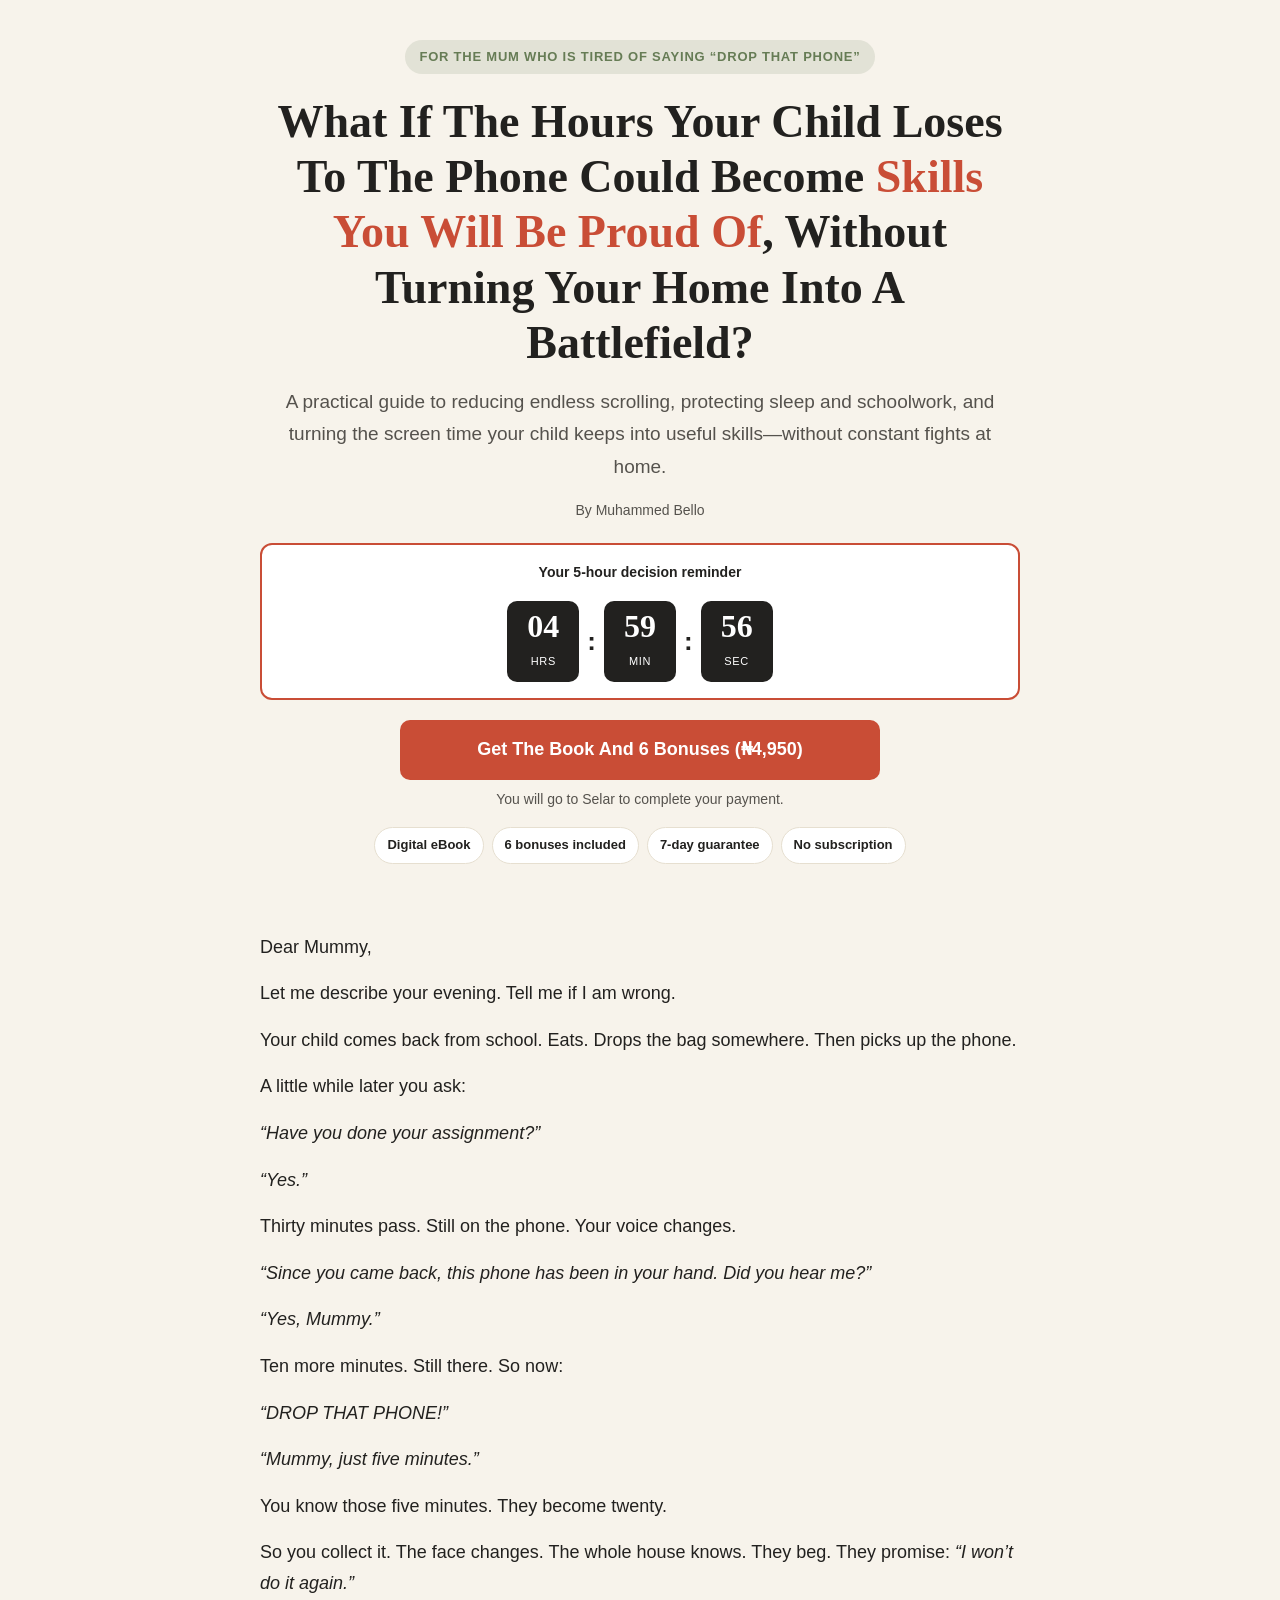
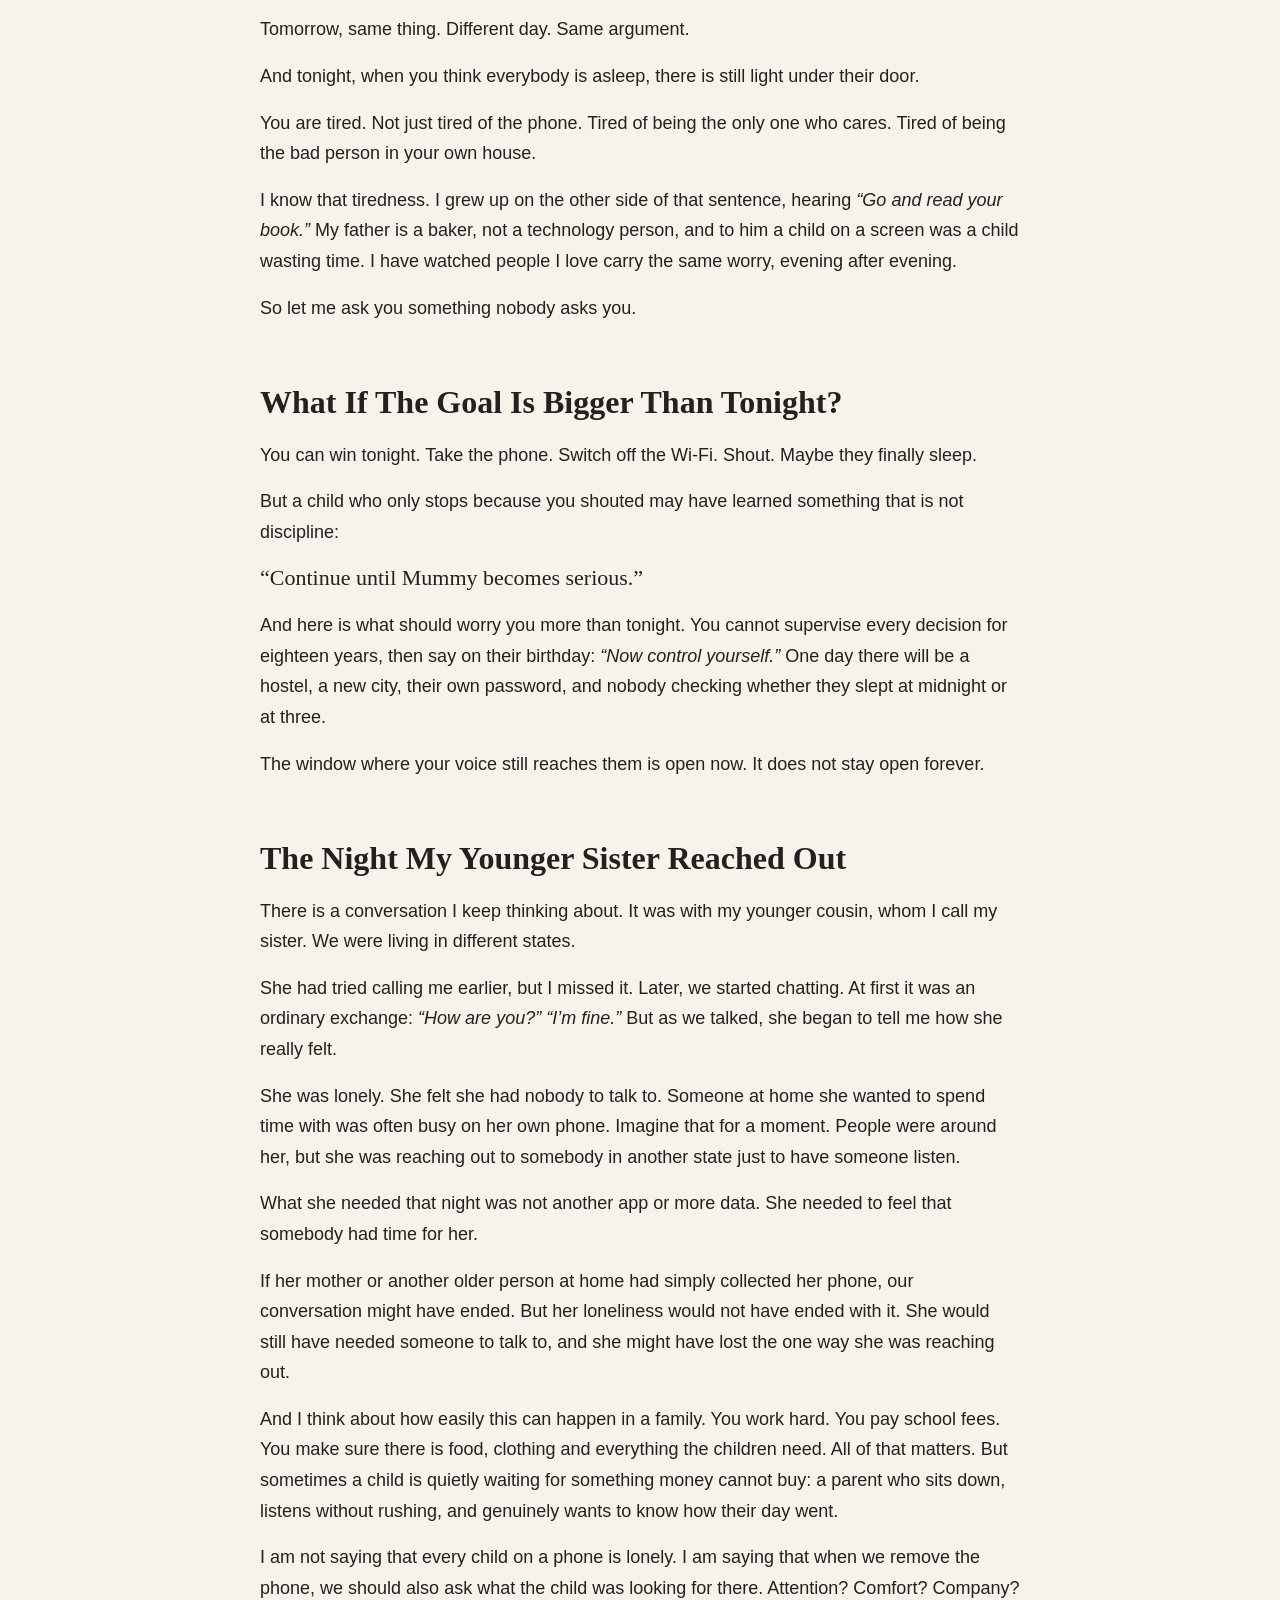
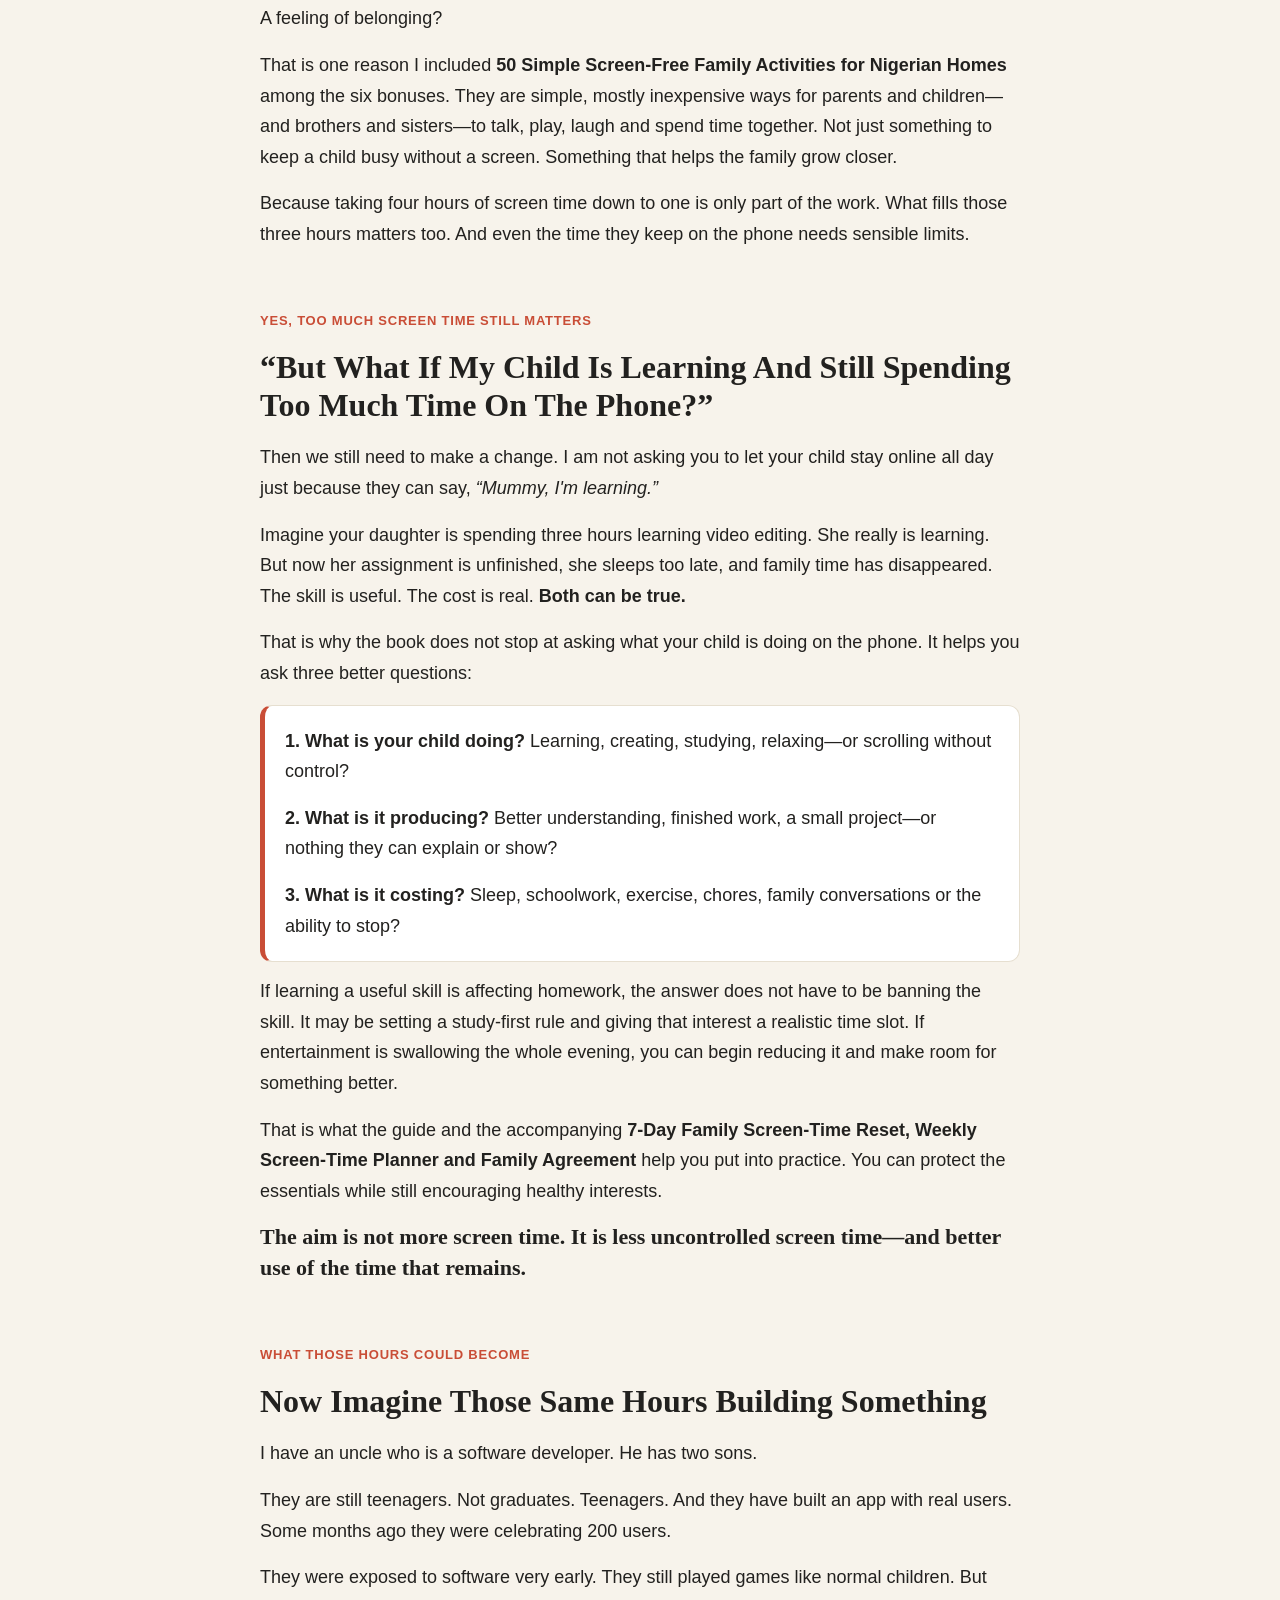
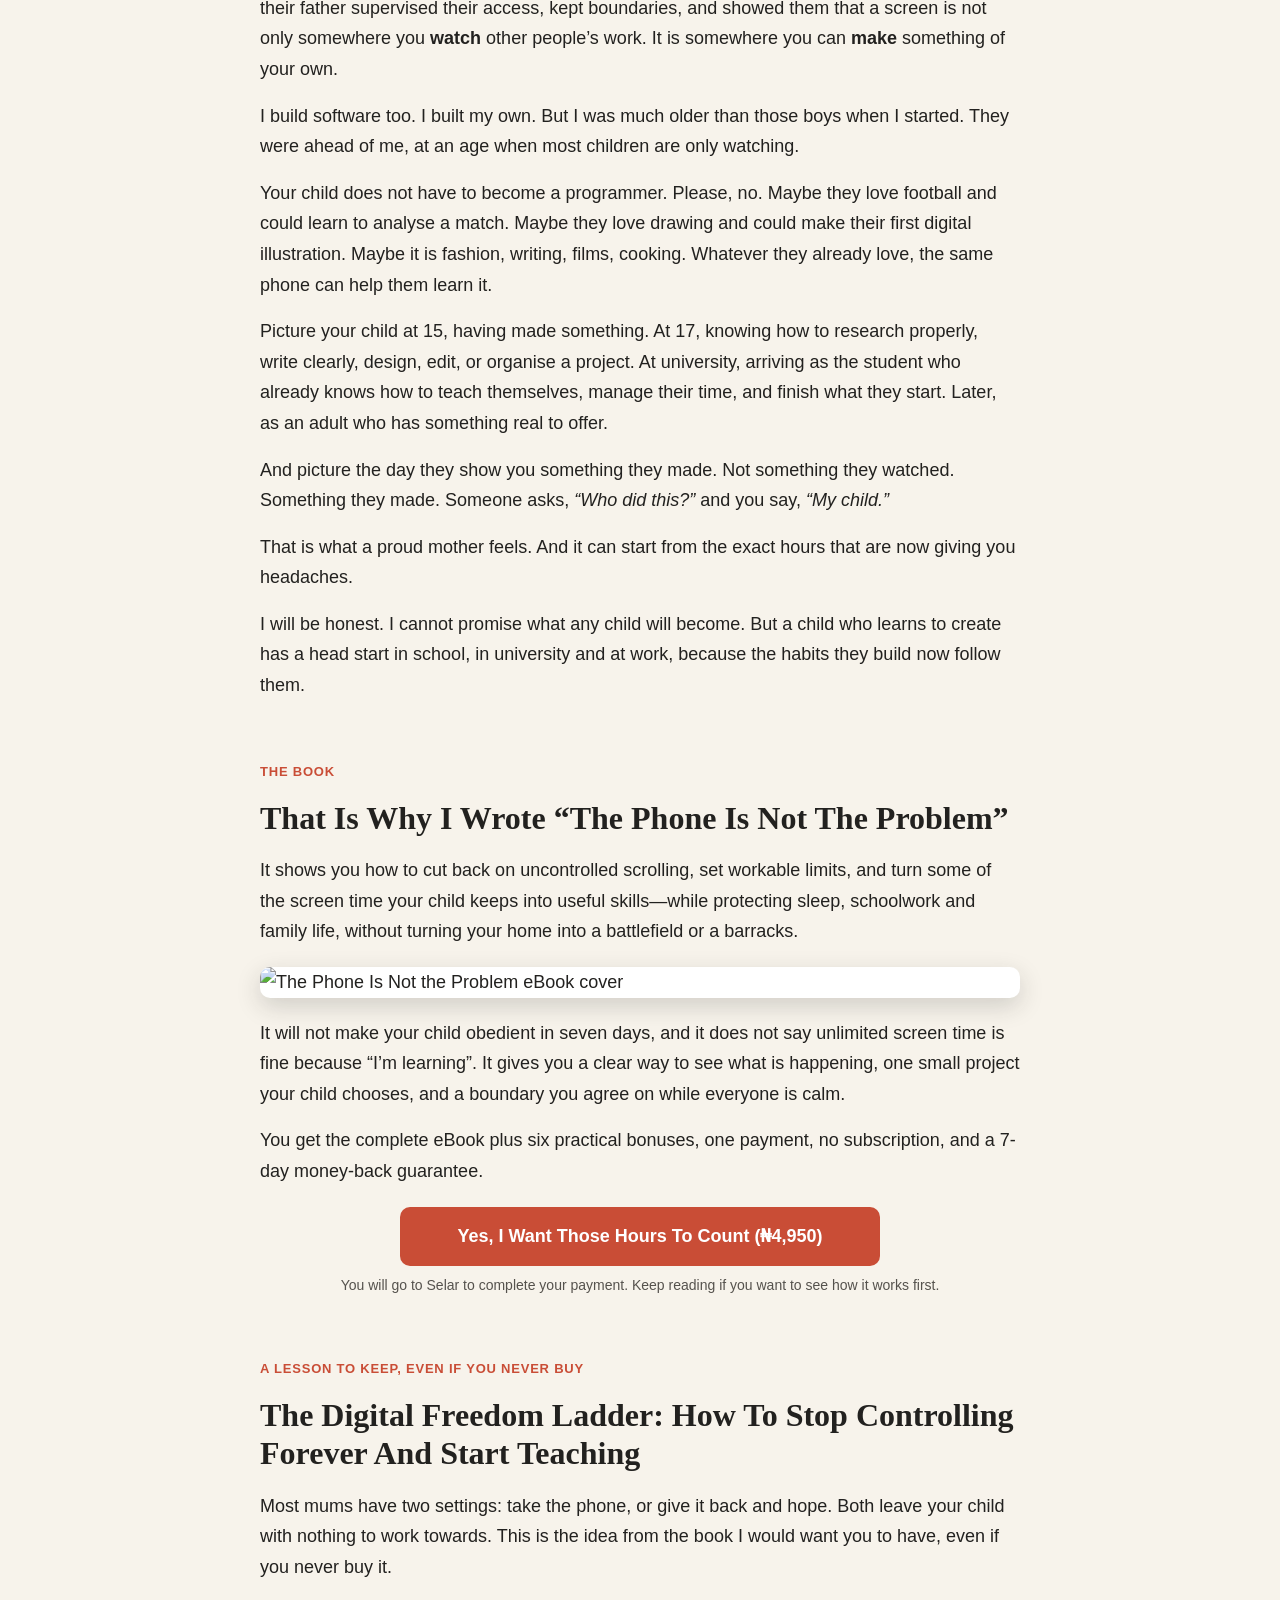
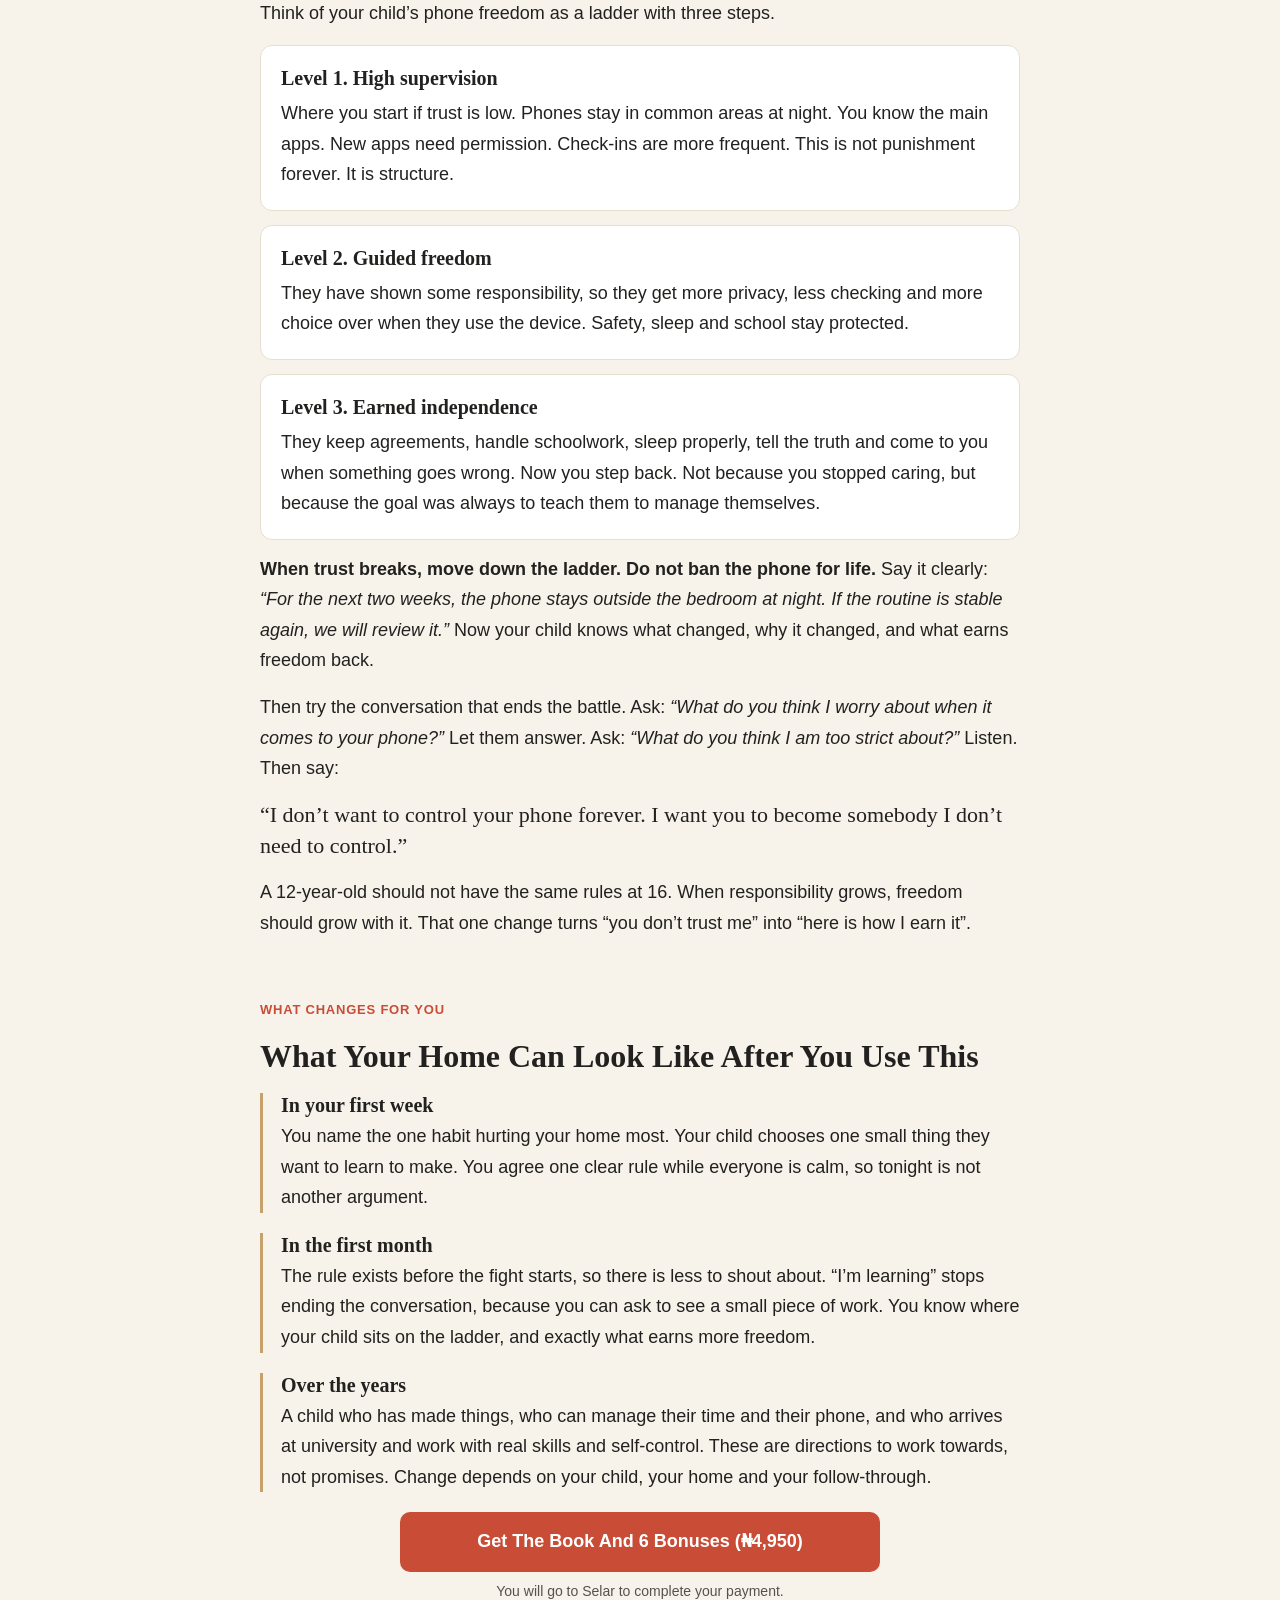
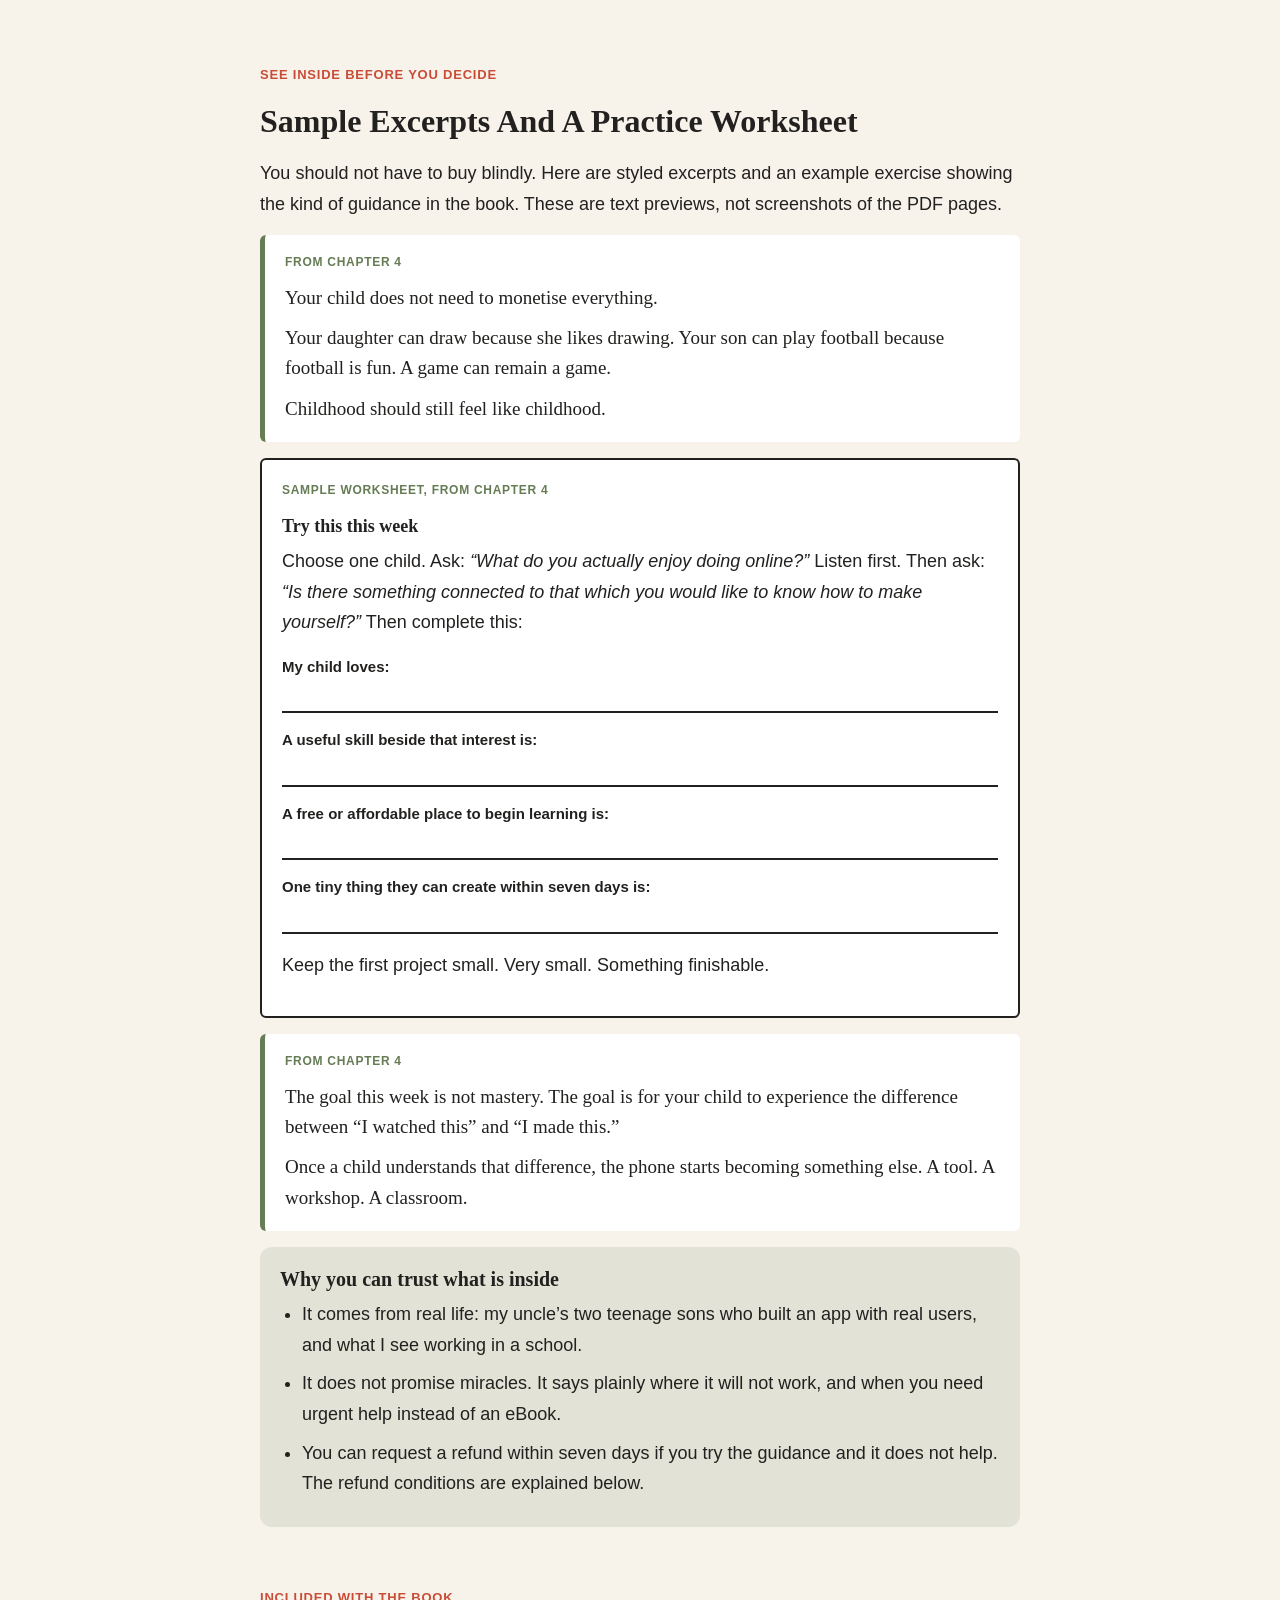
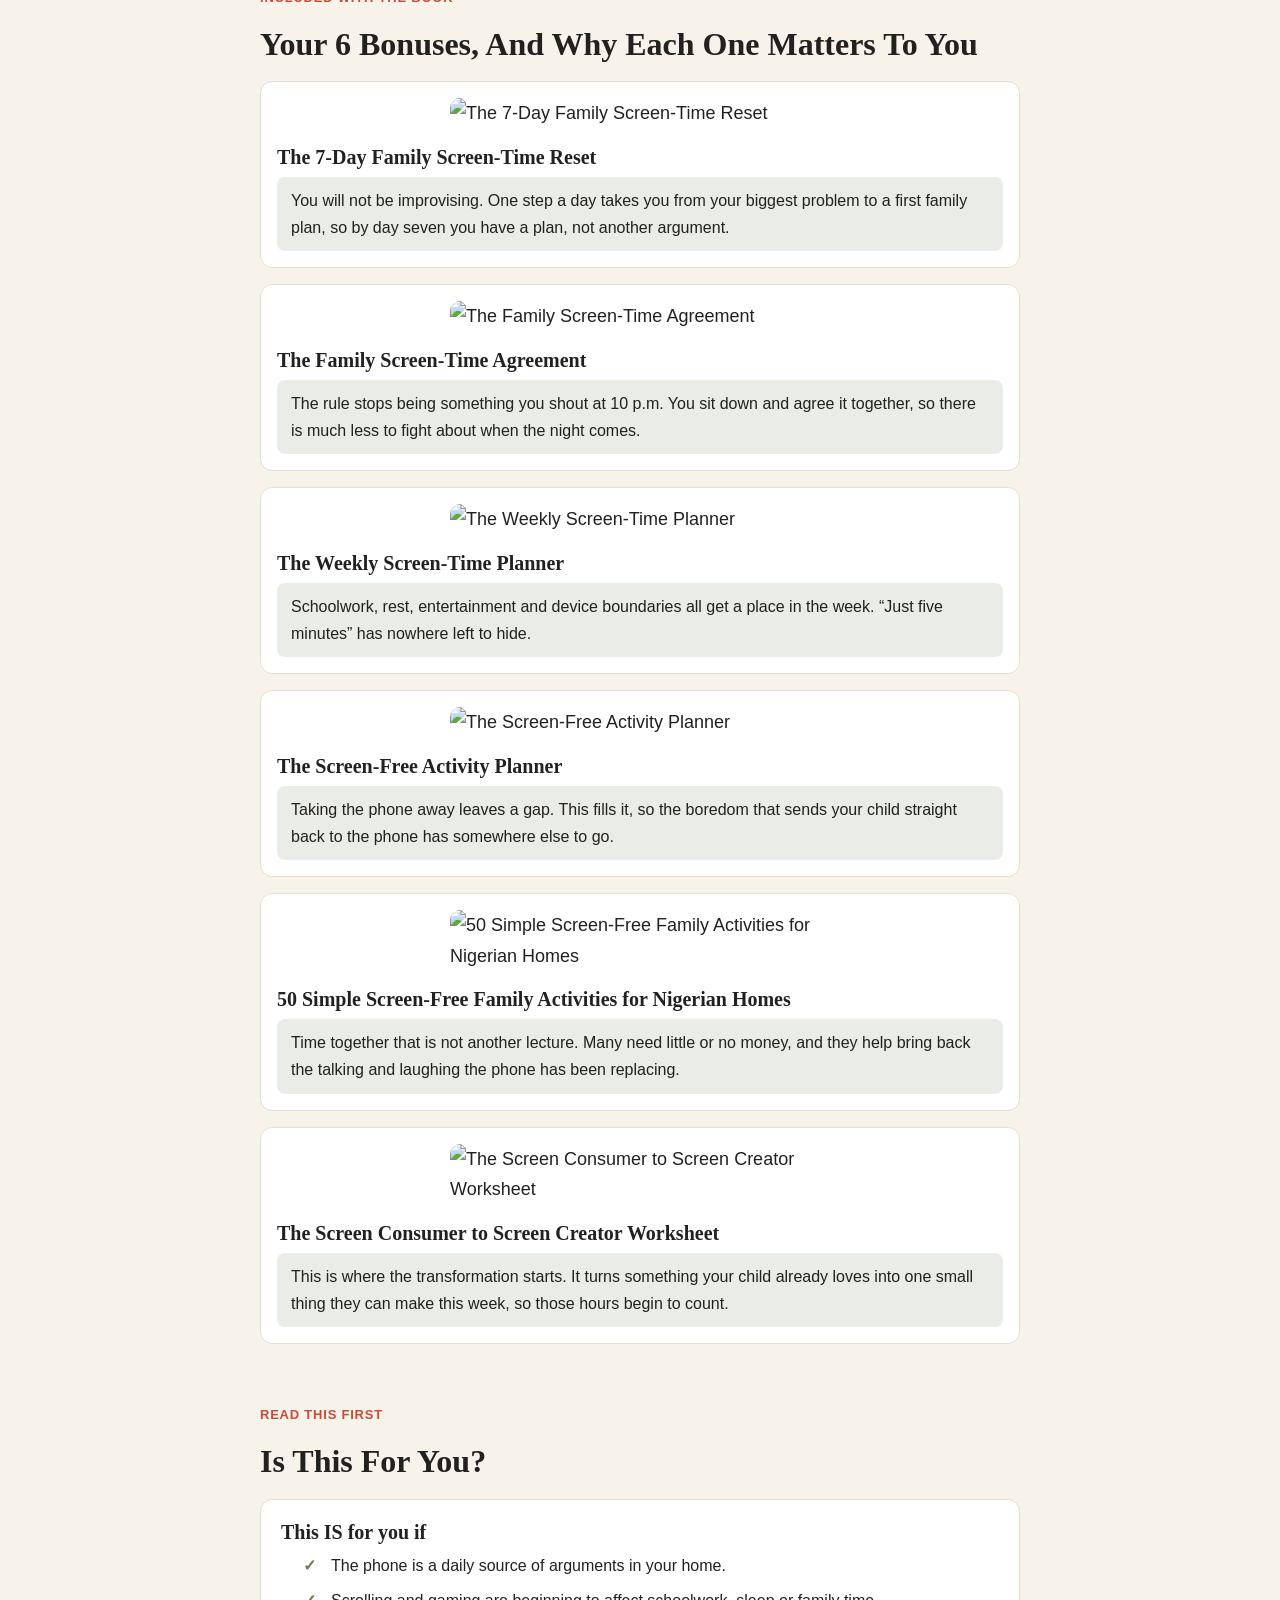
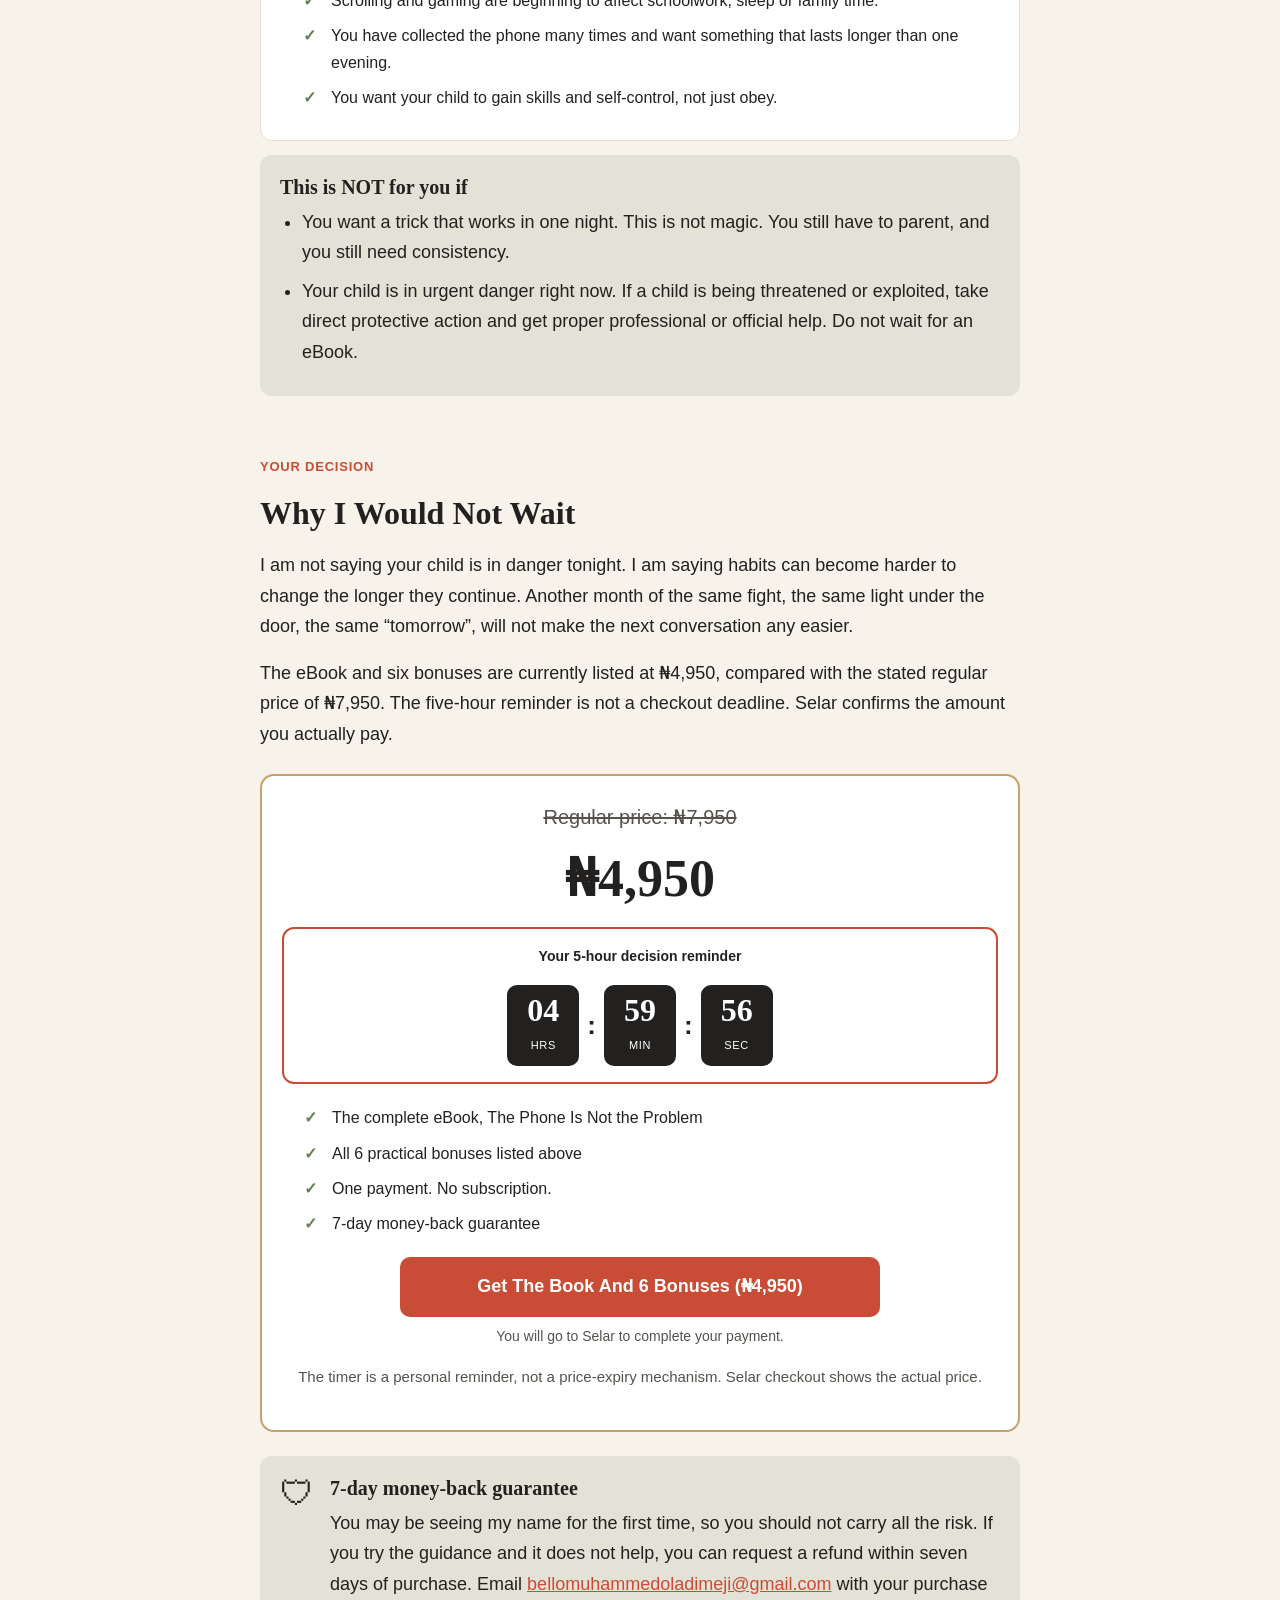
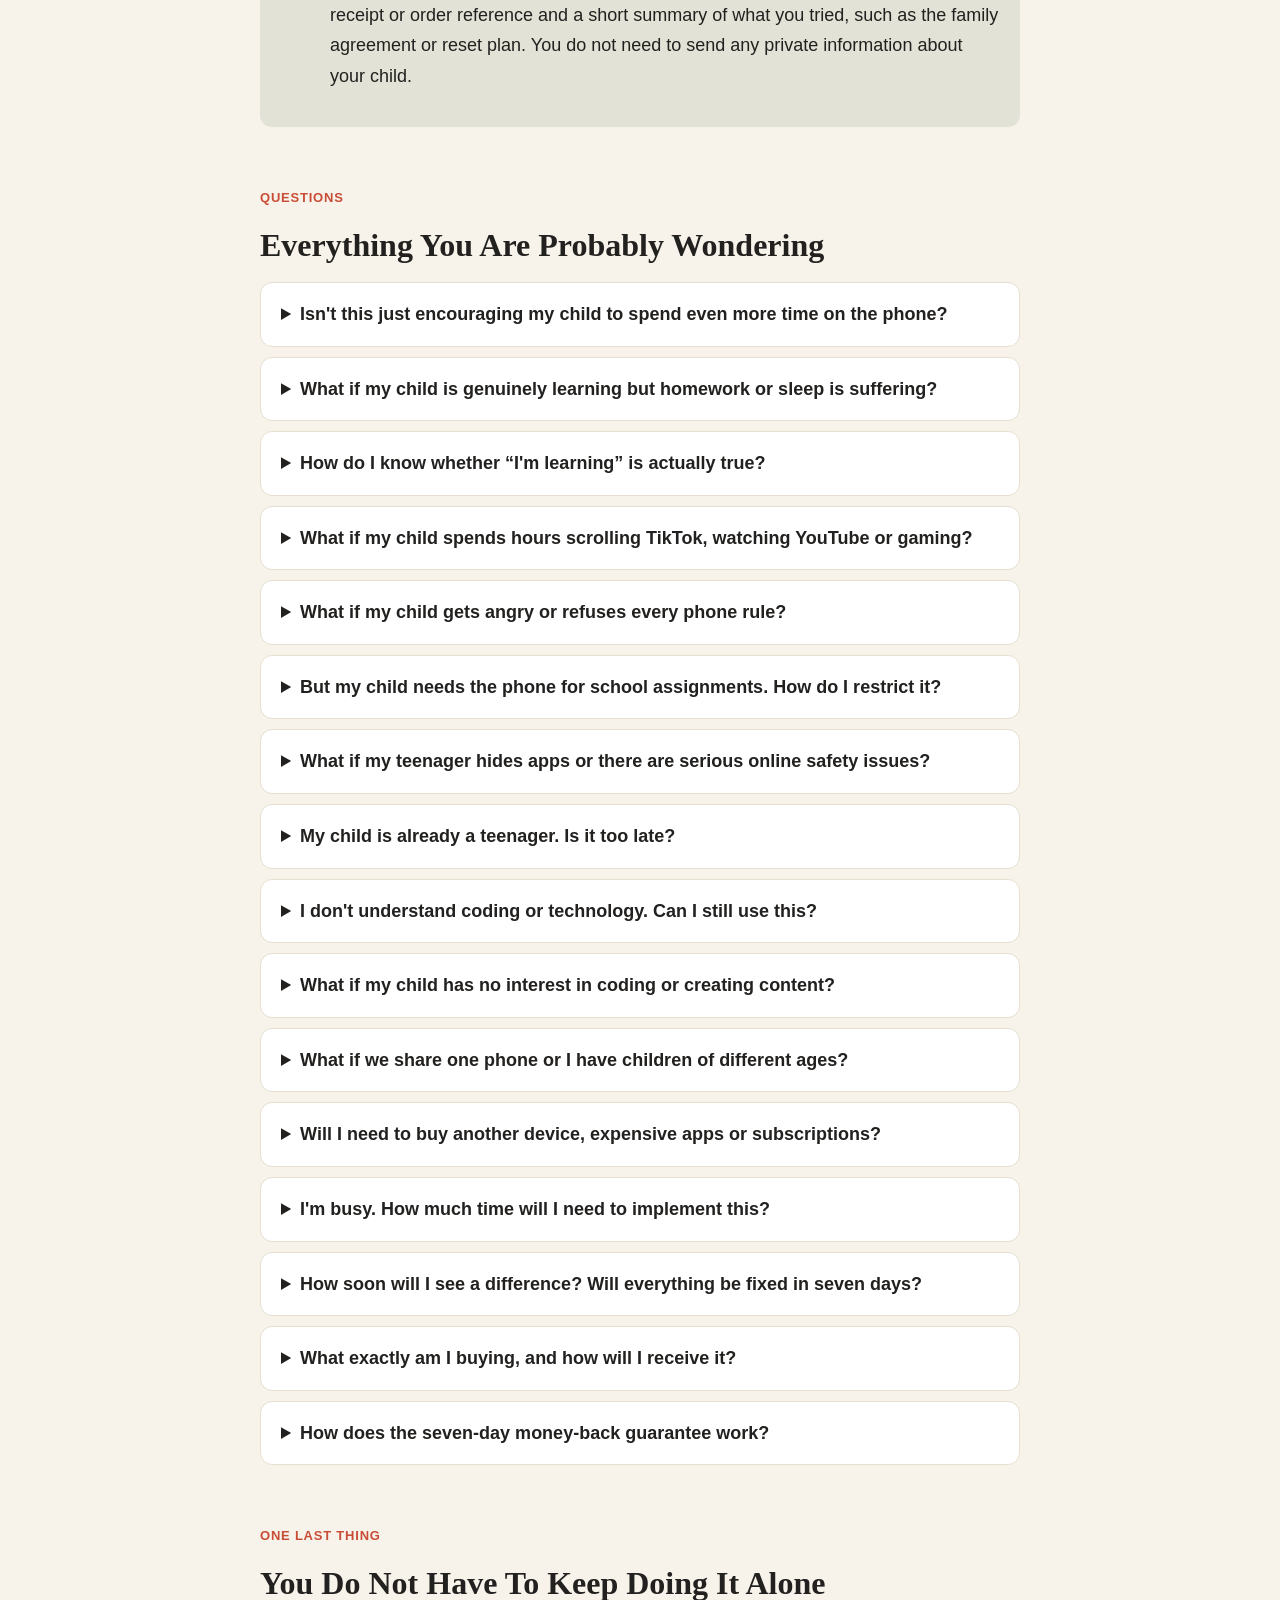
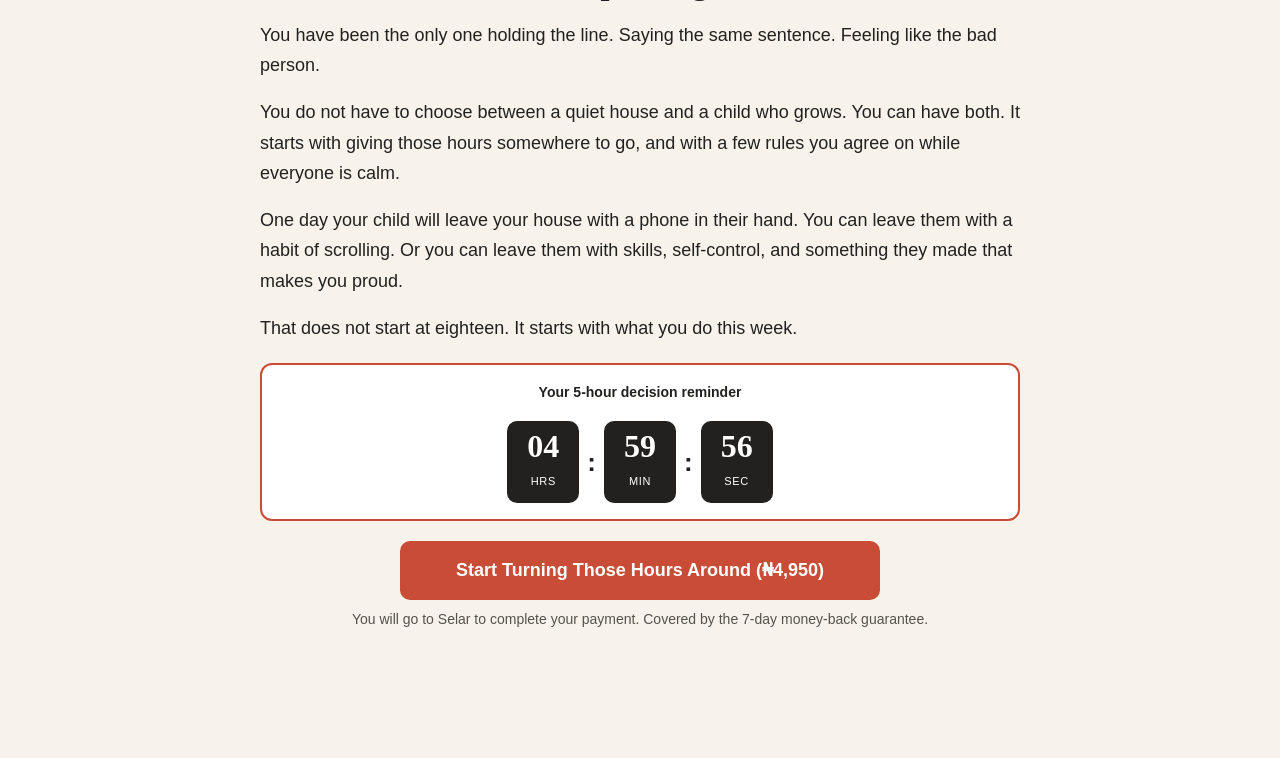
==== index.html @ 845e2b9e "feat: add standalone screen-time sales page" ====
<!DOCTYPE html>
<html lang="en">
<head>
<meta charset="UTF-8">
<meta name="viewport" content="width=device-width, initial-scale=1, viewport-fit=cover">
<meta name="theme-color" content="#F7F3EB">
<meta name="description" content="The Phone Is Not The Problem: a practical parent's guide to healthier screen habits and useful digital skills, plus six family tools.">
<title>The Phone Is Not The Problem — A Parent's Guide</title>
<style>html,body{margin:0;padding:0;width:100%;min-height:100%;background:#F7F3EB}body{-webkit-text-size-adjust:100%;text-size-adjust:100%}</style>
<style>
.pnp{background:#F7F3EB;color:#22211F;font-family:Arial,Helvetica,sans-serif;font-size:18px;line-height:1.7;width:100%;max-width:100%;overflow-x:clip}
.pnp *{box-sizing:border-box}
.pnp img{max-width:100%;height:auto}
.pnp-w{max-width:800px;margin:0 auto;padding:0 20px 110px}
.pnp h1,.pnp h2,.pnp h3{font-family:Georgia,"Times New Roman",serif;color:#22211F;line-height:1.2;margin:0 0 16px}
.pnp h1{font-size:34px}
.pnp h2{font-size:27px;margin-bottom:18px}
.pnp h3{font-size:20px;margin-bottom:8px}
.pnp p{margin:0 0 16px}
.pnp ul{margin:0 0 16px;padding-left:22px}
.pnp li{margin-bottom:8px}
.pnp-hero{text-align:center;padding:40px 0 8px}
.pnp-eye{display:inline-block;font-size:13px;font-weight:700;letter-spacing:.06em;color:#667C55;background:rgba(102,124,85,.14);border-radius:99px;padding:6px 14px;margin:0 0 20px}
.pnp-hl{color:#C94D36}
.pnp-sub{font-size:19px;color:#55524D}
.pnp-by{font-size:14px;color:#55524D}
.pnp-sec{margin-top:60px}
.pnp-lab{font-size:13px;font-weight:700;letter-spacing:.06em;color:#C94D36;margin:0 0 8px}
.pnp-big{font-family:Georgia,"Times New Roman",serif;font-size:22px;line-height:1.4}
.pnp-note{border-left:4px solid #C6A16A;padding:4px 0 4px 16px;margin:24px 0}
.pnp-card{background:#fff;border:1px solid #E6DFD0;border-radius:12px;padding:20px;margin:0 0 14px}
.pnp-card p:last-child,.pnp-card ul:last-child{margin-bottom:0}
.pnp-x{border-left:5px solid #C94D36}
.pnp-n{display:inline-block;font-family:Georgia,serif;font-size:15px;font-weight:700;color:#fff;background:#C94D36;border-radius:99px;padding:2px 12px;margin-bottom:10px}
.pnp-sage{background:rgba(102,124,85,.14);border-radius:12px;padding:20px;margin:0 0 14px}
.pnp-sage p:last-child,.pnp-sage ul:last-child{margin-bottom:0}
.pnp-ba{display:grid;gap:10px;margin:0 0 14px}
.pnp-ba div{border-radius:12px;padding:16px 18px;font-size:16px}
.pnp-b{background:#fff;border:1px solid #E6DFD0}
.pnp-a{background:rgba(102,124,85,.14)}
.pnp-ba b{display:block;font-size:12px;letter-spacing:.06em;margin-bottom:4px}
.pnp-ch{display:inline-block;font-size:12px;font-weight:700;color:#22211F;background:#E9D9B8;border-radius:6px;padding:3px 10px;margin-bottom:8px}
.pnp-chips{display:flex;flex-wrap:wrap;justify-content:center;gap:8px;margin:12px 0 0}
.pnp-chips span{font-size:13px;font-weight:700;background:#fff;border:1px solid #E6DFD0;border-radius:99px;padding:6px 12px}
.pnp-ph{display:flex;align-items:center;justify-content:center;text-align:center;min-height:220px;background:#fff;border:2px dashed #C6A16A;border-radius:12px;color:#55524D;font-size:15px;padding:16px;margin:24px 0}
.pnp-btn{display:block;width:100%;text-align:center;background:#C94D36;color:#fff;font-weight:700;font-size:18px;line-height:1.3;padding:18px 20px;border-radius:10px;text-decoration:none;margin:20px 0 8px;transition:background .2s}
.pnp-btn:hover{background:#A93C28}
.pnp-btn:focus-visible,.pnp summary:focus-visible{outline:3px solid #22211F;outline-offset:3px}
.pnp-small{font-size:14px;color:#55524D;text-align:center;margin:0 0 16px}
.pnp-tb{background:#fff;border:2px solid #C94D36;border-radius:12px;padding:16px;margin:20px 0;text-align:center}
.pnp-tl{font-size:14px;font-weight:700;margin:0 0 10px}
.pnp-segs{display:flex;justify-content:center;align-items:center;gap:8px}
.pnp-seg{background:#22211F;color:#fff;border-radius:10px;min-width:72px;padding:8px 6px}
.pnp-seg b{display:block;font-family:Georgia,serif;font-size:32px;line-height:1.1;font-variant-numeric:tabular-nums}
.pnp-seg span{font-size:11px;letter-spacing:.06em}
.pnp-col{font-size:26px;font-weight:700}
.pnp-price{text-align:center;background:#fff;border:2px solid #C6A16A;border-radius:14px;padding:24px 20px;margin:24px 0}
.pnp-old{font-size:20px;color:#55524D;text-decoration:line-through;margin:0}
.pnp-now{font-family:Georgia,serif;font-size:52px;font-weight:700;line-height:1.1;margin:4px 0 8px}
.pnp-msg{font-size:15px;color:#55524D;margin:0}
.pnp-list{list-style:none;padding:0;text-align:left}
.pnp-list li{padding-left:28px;position:relative;margin-bottom:8px;font-size:16px}
.pnp-list li:before{content:"✓";position:absolute;left:0;color:#667C55;font-weight:700}
.pnp-g{display:flex;gap:16px;align-items:flex-start;background:rgba(102,124,85,.14);border-radius:12px;padding:20px;margin:0 0 14px}
.pnp-g>div{min-width:0}
.pnp-g a,.pnp details a{color:#C94D36;overflow-wrap:anywhere}
.pnp-g i{font-style:normal;font-size:34px;line-height:1}
.pnp details{background:#fff;border:1px solid #E6DFD0;border-radius:12px;padding:0 20px;margin-bottom:10px}
.pnp summary{cursor:pointer;font-weight:700;padding:16px 0}
.pnp details p{margin-bottom:16px}
.pnp-stick{position:fixed;left:0;right:0;bottom:0;z-index:50;background:#22211F;color:#fff;padding:10px 14px;display:none;align-items:center;justify-content:space-between;gap:10px}
.pnp-stick.on{display:flex}
.pnp-stick p{margin:0;font-size:13px;line-height:1.3}
.pnp-stick s{color:#C6A16A}
.pnp-stick b{font-size:20px}
.pnp-stick a{background:#C94D36;color:#fff;font-weight:700;font-size:15px;text-decoration:none;border-radius:8px;padding:12px 18px;white-space:nowrap}
.pnp-stick a:focus-visible{outline:3px solid #fff;outline-offset:2px}
.pnp-img{display:block;width:100%;height:auto;border-radius:10px;background:#fff}
.pnp-cover{max-width:300px;margin:20px auto;box-shadow:0 8px 24px rgba(34,33,31,.18)}
.pnp-tool{background:#fff;border:1px solid #E6DFD0;border-radius:12px;padding:16px;margin:0 0 16px}
.pnp-tool img{display:block;width:100%;max-width:380px;height:auto;max-height:520px;object-fit:contain;margin:0 auto 16px}
.pnp-tool p{margin:0 0 10px}
.pnp-tool p:last-child{margin:0}
.pnp-why{font-size:16px;background:rgba(102,124,85,.14);border-radius:8px;padding:10px 14px}
.pnp-ws{background:#fff;border:2px solid #22211F;border-radius:6px;padding:20px;margin:0 0 16px}
.pnp-ws h3{font-size:18px}
.pnp-ws label{display:block;font-size:15px;font-weight:700;margin:14px 0 0}
.pnp-line{border-bottom:2px solid #22211F;height:34px}
.pnp-pg{background:#fff;border-left:5px solid #667C55;border-radius:6px;padding:18px 20px;margin:0 0 16px;font-family:Georgia,serif;font-size:19px;line-height:1.6}
.pnp-pg p{margin:0 0 10px}
.pnp-pg p:last-child{margin:0}
.pnp-src{font-family:Arial,Helvetica,sans-serif;font-size:12px;font-weight:700;letter-spacing:.06em;color:#667C55;margin:0 0 8px}
.pnp-tl3{border-left:3px solid #C6A16A;padding-left:18px;margin:0 0 20px}
.pnp-tl3 h3{margin-bottom:4px}
@media (min-width:700px){
.pnp h1{font-size:46px}
.pnp h2{font-size:32px}
.pnp-btn{max-width:480px;margin:20px auto 8px}
.pnp-ba{grid-template-columns:1fr 1fr}
}
@media (max-width:480px){
.pnp{font-size:18px;line-height:1.65}
.pnp-w{padding:0 18px 110px}
.pnp-hero{padding:32px 0 8px}
.pnp h1{font-size:clamp(29px,8.2vw,34px);line-height:1.2}
.pnp h2{font-size:27px}
.pnp-sub{font-size:18px;line-height:1.5}
.pnp-sec{margin-top:48px}
.pnp-tb{padding:16px 10px}
.pnp-seg{min-width:66px}
.pnp-seg b{font-size:29px}
.pnp-stick a{font-size:14px;padding:12px 14px}
.pnp-stick b{font-size:18px}
}
@media (max-width:350px){
.pnp-w{padding-left:14px;padding-right:14px}
.pnp h1{font-size:28px}
.pnp-segs{gap:5px}
.pnp-seg{min-width:60px}
.pnp-stick a{font-size:13px;padding:11px 10px}
}
</style>
</head>
<body>
<div class="pnp">
<div class="pnp-w">

<header class="pnp-hero">
<span class="pnp-eye">FOR THE MUM WHO IS TIRED OF SAYING “DROP THAT PHONE”</span>
<h1>What If The Hours Your Child Loses To The Phone Could Become <span class="pnp-hl">Skills You Will Be Proud Of</span>, Without Turning Your Home Into A Battlefield?</h1>
<p class="pnp-sub">A practical guide to reducing endless scrolling, protecting sleep and schoolwork, and turning the screen time your child keeps into useful skills—without constant fights at home.</p>
<p class="pnp-by">By Muhammed Bello</p>
<div class="pnp-tb">
<p class="pnp-tl" data-pnp-lab>Your 5-hour decision reminder</p>
<div class="pnp-segs"><div class="pnp-seg"><b data-pnp-h>05</b><span>HRS</span></div><span class="pnp-col">:</span><div class="pnp-seg"><b data-pnp-m>00</b><span>MIN</span></div><span class="pnp-col">:</span><div class="pnp-seg"><b data-pnp-s>00</b><span>SEC</span></div></div>
</div>
<a class="pnp-btn" data-pnp-btn data-late="See Current Price On Selar" href="https://selar.com/3j768222s7">Get The Book And 6 Bonuses (₦4,950)</a>
<p class="pnp-small">You will go to Selar to complete your payment.</p>
<div class="pnp-chips"><span>Digital eBook</span><span>6 bonuses included</span><span>7-day guarantee</span><span>No subscription</span></div>
</header>

<section class="pnp-sec">
<p>Dear Mummy,</p>
<p>Let me describe your evening. Tell me if I am wrong.</p>
<p>Your child comes back from school. Eats. Drops the bag somewhere. Then picks up the phone.</p>
<p>A little while later you ask:</p>
<p><em>“Have you done your assignment?”</em></p>
<p><em>“Yes.”</em></p>
<p>Thirty minutes pass. Still on the phone. Your voice changes.</p>
<p><em>“Since you came back, this phone has been in your hand. Did you hear me?”</em></p>
<p><em>“Yes, Mummy.”</em></p>
<p>Ten more minutes. Still there. So now:</p>
<p><em>“DROP THAT PHONE!”</em></p>
<p><em>“Mummy, just five minutes.”</em></p>
<p>You know those five minutes. They become twenty.</p>
<p>So you collect it. The face changes. The whole house knows. They beg. They promise: <em>“I won’t do it again.”</em></p>
<p>Tomorrow, same thing. Different day. Same argument.</p>
<p>And tonight, when you think everybody is asleep, there is still light under their door.</p>
<p>You are tired. Not just tired of the phone. Tired of being the only one who cares. Tired of being the bad person in your own house.</p>
<p>I know that tiredness. I grew up on the other side of that sentence, hearing <em>“Go and read your book.”</em> My father is a baker, not a technology person, and to him a child on a screen was a child wasting time. I have watched people I love carry the same worry, evening after evening.</p>
<p>So let me ask you something nobody asks you.</p>
</section>

<section class="pnp-sec">
<h2>What If The Goal Is Bigger Than Tonight?</h2>
<p>You can win tonight. Take the phone. Switch off the Wi-Fi. Shout. Maybe they finally sleep.</p>
<p>But a child who only stops because you shouted may have learned something that is not discipline:</p>
<p class="pnp-big">“Continue until Mummy becomes serious.”</p>
<p>And here is what should worry you more than tonight. You cannot supervise every decision for eighteen years, then say on their birthday: <em>“Now control yourself.”</em> One day there will be a hostel, a new city, their own password, and nobody checking whether they slept at midnight or at three.</p>
<p>The window where your voice still reaches them is open now. It does not stay open forever.</p>
</section>

<section class="pnp-sec">
<h2>The Night My Younger Sister Reached Out</h2>
<p>There is a conversation I keep thinking about. It was with my younger cousin, whom I call my sister. We were living in different states.</p>
<p>She had tried calling me earlier, but I missed it. Later, we started chatting. At first it was an ordinary exchange: <em>“How are you?”</em> <em>“I’m fine.”</em> But as we talked, she began to tell me how she really felt.</p>
<p>She was lonely. She felt she had nobody to talk to. Someone at home she wanted to spend time with was often busy on her own phone. Imagine that for a moment. People were around her, but she was reaching out to somebody in another state just to have someone listen.</p>
<p>What she needed that night was not another app or more data. She needed to feel that somebody had time for her.</p>
<p>If her mother or another older person at home had simply collected her phone, our conversation might have ended. But her loneliness would not have ended with it. She would still have needed someone to talk to, and she might have lost the one way she was reaching out.</p>
<p>And I think about how easily this can happen in a family. You work hard. You pay school fees. You make sure there is food, clothing and everything the children need. All of that matters. But sometimes a child is quietly waiting for something money cannot buy: a parent who sits down, listens without rushing, and genuinely wants to know how their day went.</p>
<p>I am not saying that every child on a phone is lonely. I am saying that when we remove the phone, we should also ask what the child was looking for there. Attention? Comfort? Company? A feeling of belonging?</p>
<p>That is one reason I included <strong>50 Simple Screen-Free Family Activities for Nigerian Homes</strong> among the six bonuses. They are simple, mostly inexpensive ways for parents and children—and brothers and sisters—to talk, play, laugh and spend time together. Not just something to keep a child busy without a screen. Something that helps the family grow closer.</p>
<p>Because taking four hours of screen time down to one is only part of the work. What fills those three hours matters too. And even the time they keep on the phone needs sensible limits.</p>
</section>

<section class="pnp-sec">
<p class="pnp-lab">YES, TOO MUCH SCREEN TIME STILL MATTERS</p>
<h2>“But What If My Child Is Learning And Still Spending Too Much Time On The Phone?”</h2>
<p>Then we still need to make a change. I am not asking you to let your child stay online all day just because they can say, <em>“Mummy, I'm learning.”</em></p>
<p>Imagine your daughter is spending three hours learning video editing. She really is learning. But now her assignment is unfinished, she sleeps too late, and family time has disappeared. The skill is useful. The cost is real. <strong>Both can be true.</strong></p>
<p>That is why the book does not stop at asking what your child is doing on the phone. It helps you ask three better questions:</p>
<div class="pnp-card pnp-x"><p><strong>1. What is your child doing?</strong> Learning, creating, studying, relaxing—or scrolling without control?</p><p><strong>2. What is it producing?</strong> Better understanding, finished work, a small project—or nothing they can explain or show?</p><p><strong>3. What is it costing?</strong> Sleep, schoolwork, exercise, chores, family conversations or the ability to stop?</p></div>
<p>If learning a useful skill is affecting homework, the answer does not have to be banning the skill. It may be setting a study-first rule and giving that interest a realistic time slot. If entertainment is swallowing the whole evening, you can begin reducing it and make room for something better.</p>
<p>That is what the guide and the accompanying <strong>7-Day Family Screen-Time Reset, Weekly Screen-Time Planner and Family Agreement</strong> help you put into practice. You can protect the essentials while still encouraging healthy interests.</p>
<p class="pnp-big"><strong>The aim is not more screen time. It is less uncontrolled screen time—and better use of the time that remains.</strong></p>
</section>

<section class="pnp-sec">
<p class="pnp-lab">WHAT THOSE HOURS COULD BECOME</p>
<h2>Now Imagine Those Same Hours Building Something</h2>
<p>I have an uncle who is a software developer. He has two sons.</p>
<p>They are still teenagers. Not graduates. Teenagers. And they have built an app with real users. Some months ago they were celebrating 200 users.</p>
<p>They were exposed to software very early. They still played games like normal children. But their father supervised their access, kept boundaries, and showed them that a screen is not only somewhere you <strong>watch</strong> other people’s work. It is somewhere you can <strong>make</strong> something of your own.</p>
<p>I build software too. I built my own. But I was much older than those boys when I started. They were ahead of me, at an age when most children are only watching.</p>
<p>Your child does not have to become a programmer. Please, no. Maybe they love football and could learn to analyse a match. Maybe they love drawing and could make their first digital illustration. Maybe it is fashion, writing, films, cooking. Whatever they already love, the same phone can help them learn it.</p>
<p>Picture your child at 15, having made something. At 17, knowing how to research properly, write clearly, design, edit, or organise a project. At university, arriving as the student who already knows how to teach themselves, manage their time, and finish what they start. Later, as an adult who has something real to offer.</p>
<p>And picture the day they show you something they made. Not something they watched. Something they made. Someone asks, <em>“Who did this?”</em> and you say, <em>“My child.”</em></p>
<p>That is what a proud mother feels. And it can start from the exact hours that are now giving you headaches.</p>
<p>I will be honest. I cannot promise what any child will become. But a child who learns to create has a head start in school, in university and at work, because the habits they build now follow them.</p>
</section>

<section class="pnp-sec">
<p class="pnp-lab">THE BOOK</p>
<h2>That Is Why I Wrote “The Phone Is Not The Problem”</h2>
<p>It shows you how to cut back on uncontrolled scrolling, set workable limits, and turn some of the screen time your child keeps into useful skills—while protecting sleep, schoolwork and family life, without turning your home into a battlefield or a barracks.</p>
<img class="pnp-img pnp-cover" src="https://www.image2url.com/r2/default/images/1793293915772-2cb8ccd2-7d13-43d6-b771-b61c2b4167ba.png" alt="The Phone Is Not the Problem eBook cover" loading="eager" decoding="async" referrerpolicy="no-referrer">
<p>It will not make your child obedient in seven days, and it does not say unlimited screen time is fine because “I’m learning”. It gives you a clear way to see what is happening, one small project your child chooses, and a boundary you agree on while everyone is calm.</p>
<p>You get the complete eBook plus six practical bonuses, one payment, no subscription, and a 7-day money-back guarantee.</p>
<a class="pnp-btn" data-pnp-btn data-late="See Current Price On Selar" href="https://selar.com/3j768222s7">Yes, I Want Those Hours To Count (₦4,950)</a>
<p class="pnp-small">You will go to Selar to complete your payment. Keep reading if you want to see how it works first.</p>
</section>

<section class="pnp-sec">
<p class="pnp-lab">A LESSON TO KEEP, EVEN IF YOU NEVER BUY</p>
<h2>The Digital Freedom Ladder: How To Stop Controlling Forever And Start Teaching</h2>
<p>Most mums have two settings: take the phone, or give it back and hope. Both leave your child with nothing to work towards. This is the idea from the book I would want you to have, even if you never buy it.</p>
<p>Think of your child’s phone freedom as a ladder with three steps.</p>
<div class="pnp-card"><h3>Level 1. High supervision</h3><p>Where you start if trust is low. Phones stay in common areas at night. You know the main apps. New apps need permission. Check-ins are more frequent. This is not punishment forever. It is structure.</p></div>
<div class="pnp-card"><h3>Level 2. Guided freedom</h3><p>They have shown some responsibility, so they get more privacy, less checking and more choice over when they use the device. Safety, sleep and school stay protected.</p></div>
<div class="pnp-card"><h3>Level 3. Earned independence</h3><p>They keep agreements, handle schoolwork, sleep properly, tell the truth and come to you when something goes wrong. Now you step back. Not because you stopped caring, but because the goal was always to teach them to manage themselves.</p></div>
<p><strong>When trust breaks, move down the ladder. Do not ban the phone for life.</strong> Say it clearly: <em>“For the next two weeks, the phone stays outside the bedroom at night. If the routine is stable again, we will review it.”</em> Now your child knows what changed, why it changed, and what earns freedom back.</p>
<p>Then try the conversation that ends the battle. Ask: <em>“What do you think I worry about when it comes to your phone?”</em> Let them answer. Ask: <em>“What do you think I am too strict about?”</em> Listen. Then say:</p>
<p class="pnp-big">“I don’t want to control your phone forever. I want you to become somebody I don’t need to control.”</p>
<p>A 12-year-old should not have the same rules at 16. When responsibility grows, freedom should grow with it. That one change turns “you don’t trust me” into “here is how I earn it”.</p>
</section>

<section class="pnp-sec">
<p class="pnp-lab">WHAT CHANGES FOR YOU</p>
<h2>What Your Home Can Look Like After You Use This</h2>
<div class="pnp-tl3"><h3>In your first week</h3><p>You name the one habit hurting your home most. Your child chooses one small thing they want to learn to make. You agree one clear rule while everyone is calm, so tonight is not another argument.</p></div>
<div class="pnp-tl3"><h3>In the first month</h3><p>The rule exists before the fight starts, so there is less to shout about. “I’m learning” stops ending the conversation, because you can ask to see a small piece of work. You know where your child sits on the ladder, and exactly what earns more freedom.</p></div>
<div class="pnp-tl3"><h3>Over the years</h3><p>A child who has made things, who can manage their time and their phone, and who arrives at university and work with real skills and self-control. These are directions to work towards, not promises. Change depends on your child, your home and your follow-through.</p></div>
<a class="pnp-btn" data-pnp-btn data-late="See Current Price On Selar" href="https://selar.com/3j768222s7">Get The Book And 6 Bonuses (₦4,950)</a>
<p class="pnp-small">You will go to Selar to complete your payment.</p>
</section>

<section class="pnp-sec">
<p class="pnp-lab">SEE INSIDE BEFORE YOU DECIDE</p>
<h2>Sample Excerpts And A Practice Worksheet</h2>
<p>You should not have to buy blindly. Here are styled excerpts and an example exercise showing the kind of guidance in the book. These are text previews, not screenshots of the PDF pages.</p>
<div class="pnp-pg"><p class="pnp-src">FROM CHAPTER 4</p><p>Your child does not need to monetise everything.</p><p>Your daughter can draw because she likes drawing. Your son can play football because football is fun. A game can remain a game.</p><p>Childhood should still feel like childhood.</p></div>
<div class="pnp-ws"><p class="pnp-src">SAMPLE WORKSHEET, FROM CHAPTER 4</p><h3>Try this this week</h3><p>Choose one child. Ask: <em>“What do you actually enjoy doing online?”</em> Listen first. Then ask: <em>“Is there something connected to that which you would like to know how to make yourself?”</em> Then complete this:</p><label>My child loves:</label><div class="pnp-line"></div><label>A useful skill beside that interest is:</label><div class="pnp-line"></div><label>A free or affordable place to begin learning is:</label><div class="pnp-line"></div><label>One tiny thing they can create within seven days is:</label><div class="pnp-line"></div><p style="margin-top:16px">Keep the first project small. Very small. Something finishable.</p></div>
<div class="pnp-pg"><p class="pnp-src">FROM CHAPTER 4</p><p>The goal this week is not mastery. The goal is for your child to experience the difference between “I watched this” and “I made this.”</p><p>Once a child understands that difference, the phone starts becoming something else. A tool. A workshop. A classroom.</p></div>
<div class="pnp-sage"><h3>Why you can trust what is inside</h3><ul><li>It comes from real life: my uncle’s two teenage sons who built an app with real users, and what I see working in a school.</li><li>It does not promise miracles. It says plainly where it will not work, and when you need urgent help instead of an eBook.</li><li>You can request a refund within seven days if you try the guidance and it does not help. The refund conditions are explained below.</li></ul></div>
</section>

<section class="pnp-sec">
<p class="pnp-lab">INCLUDED WITH THE BOOK</p>
<h2>Your 6 Bonuses, And Why Each One Matters To You</h2>
<div class="pnp-tool"><img class="pnp-img" src="https://www.image2url.com/r2/default/images/1793294451786-679de647-cbde-4ad3-83c9-55b510db643b.png" alt="The 7-Day Family Screen-Time Reset" loading="lazy" decoding="async" referrerpolicy="no-referrer"><h3>The 7-Day Family Screen-Time Reset</h3><p class="pnp-why">You will not be improvising. One step a day takes you from your biggest problem to a first family plan, so by day seven you have a plan, not another argument.</p></div>
<div class="pnp-tool"><img class="pnp-img" src="https://www.image2url.com/r2/default/images/1793294084118-1a37ab8e-9892-4a8b-b251-8b148a50d0ea.png" alt="The Family Screen-Time Agreement" loading="lazy" decoding="async" referrerpolicy="no-referrer"><h3>The Family Screen-Time Agreement</h3><p class="pnp-why">The rule stops being something you shout at 10 p.m. You sit down and agree it together, so there is much less to fight about when the night comes.</p></div>
<div class="pnp-tool"><img class="pnp-img" src="https://www.image2url.com/r2/default/images/1793294232675-379970df-d52c-4ebf-9b1f-bca77e6a6216.png" alt="The Weekly Screen-Time Planner" loading="lazy" decoding="async" referrerpolicy="no-referrer"><h3>The Weekly Screen-Time Planner</h3><p class="pnp-why">Schoolwork, rest, entertainment and device boundaries all get a place in the week. “Just five minutes” has nowhere left to hide.</p></div>
<div class="pnp-tool"><img class="pnp-img" src="https://www.image2url.com/r2/default/images/1793294158686-400cb481-754e-4900-869c-e692f42e7e71.png" alt="The Screen-Free Activity Planner" loading="lazy" decoding="async" referrerpolicy="no-referrer"><h3>The Screen-Free Activity Planner</h3><p class="pnp-why">Taking the phone away leaves a gap. This fills it, so the boredom that sends your child straight back to the phone has somewhere else to go.</p></div>
<div class="pnp-tool"><img class="pnp-img" src="https://www.image2url.com/r2/default/images/1793294358385-bbdf63c3-f773-4d93-abaa-030bf1fbd070.png" alt="50 Simple Screen-Free Family Activities for Nigerian Homes" loading="lazy" decoding="async" referrerpolicy="no-referrer"><h3>50 Simple Screen-Free Family Activities for Nigerian Homes</h3><p class="pnp-why">Time together that is not another lecture. Many need little or no money, and they help bring back the talking and laughing the phone has been replacing.</p></div>
<div class="pnp-tool"><img class="pnp-img" src="https://www.image2url.com/r2/default/images/1793294287817-7da14988-3fc8-49f6-98a6-9449f5921ce0.png" alt="The Screen Consumer to Screen Creator Worksheet" loading="lazy" decoding="async" referrerpolicy="no-referrer"><h3>The Screen Consumer to Screen Creator Worksheet</h3><p class="pnp-why">This is where the transformation starts. It turns something your child already loves into one small thing they can make this week, so those hours begin to count.</p></div>
</section>

<section class="pnp-sec">
<p class="pnp-lab">READ THIS FIRST</p>
<h2>Is This For You?</h2>
<div class="pnp-card"><h3>This IS for you if</h3><ul class="pnp-list"><li>The phone is a daily source of arguments in your home.</li><li>Scrolling and gaming are beginning to affect schoolwork, sleep or family time.</li><li>You have collected the phone many times and want something that lasts longer than one evening.</li><li>You want your child to gain skills and self-control, not just obey.</li></ul></div>
<div class="pnp-sage"><h3>This is NOT for you if</h3><ul><li>You want a trick that works in one night. This is not magic. You still have to parent, and you still need consistency.</li><li>Your child is in urgent danger right now. If a child is being threatened or exploited, take direct protective action and get proper professional or official help. Do not wait for an eBook.</li></ul></div>
</section>

<section class="pnp-sec">
<p class="pnp-lab">YOUR DECISION</p>
<h2>Why I Would Not Wait</h2>
<p>I am not saying your child is in danger tonight. I am saying habits can become harder to change the longer they continue. Another month of the same fight, the same light under the door, the same “tomorrow”, will not make the next conversation any easier.</p>
<p data-pnp-offer-copy>The eBook and six bonuses are currently listed at ₦4,950, compared with the stated regular price of ₦7,950. The five-hour reminder is not a checkout deadline. Selar confirms the amount you actually pay.</p>
<div class="pnp-price">
<p class="pnp-old" data-pnp-old>Regular price: ₦7,950</p>
<p class="pnp-now" data-pnp-now>₦4,950</p>
<div class="pnp-tb" data-pnp-tb>
<p class="pnp-tl" data-pnp-lab>Your 5-hour decision reminder</p>
<div class="pnp-segs"><div class="pnp-seg"><b data-pnp-h>05</b><span>HRS</span></div><span class="pnp-col">:</span><div class="pnp-seg"><b data-pnp-m>00</b><span>MIN</span></div><span class="pnp-col">:</span><div class="pnp-seg"><b data-pnp-s>00</b><span>SEC</span></div></div>
</div>
<ul class="pnp-list"><li>The complete eBook, The Phone Is Not the Problem</li><li>All 6 practical bonuses listed above</li><li>One payment. No subscription.</li><li>7-day money-back guarantee</li></ul>
<a class="pnp-btn" data-pnp-btn data-late="See Current Price On Selar" href="https://selar.com/3j768222s7">Get The Book And 6 Bonuses (₦4,950)</a>
<p class="pnp-small">You will go to Selar to complete your payment.</p>
<p class="pnp-msg" data-pnp-msg>The timer is a personal reminder, not a price-expiry mechanism. Selar checkout shows the actual price.</p>
</div>
<div class="pnp-g"><i>🛡</i><div><h3>7-day money-back guarantee</h3><p>You may be seeing my name for the first time, so you should not carry all the risk. If you try the guidance and it does not help, you can request a refund within seven days of purchase. Email <a href="mailto:bellomuhammedoladimeji@gmail.com?subject=The%20Phone%20Is%20Not%20The%20Problem%20-%20Refund%20Request">bellomuhammedoladimeji@gmail.com</a> with your purchase receipt or order reference and a short summary of what you tried, such as the family agreement or reset plan. You do not need to send any private information about your child.</p></div></div>
</section>

<section class="pnp-sec">
<p class="pnp-lab">QUESTIONS</p>
<h2>Everything You Are Probably Wondering</h2>
<details><summary>Isn't this just encouraging my child to spend even more time on the phone?</summary><p>No. The aim is to reduce uncontrolled scrolling and protect sleep, studies, movement and family time. Useful screen activities still need boundaries. Your child can enjoy games and videos, too; the goal is a healthier balance, not turning every minute into work.</p></details>
<details><summary>What if my child is genuinely learning but homework or sleep is suffering?</summary><p>Then the routine needs to change. A useful skill does not cancel schoolwork or sleep. The book shows you how to make study time and bedtime non-negotiable, then give the useful activity a realistic place in the schedule. The Weekly Screen-Time Planner helps you put it on paper.</p></details>
<details><summary>How do I know whether “I'm learning” is actually true?</summary><p>Ask for progress, not just screen hours. Can your child explain what they learned, apply it, or show a small piece of work? The book walks you through a simple Learn, Explain, Apply, Show approach without turning every evening into an interrogation.</p></details>
<details><summary>What if my child spends hours scrolling TikTok, watching YouTube or gaming?</summary><p>Start with the habit causing the most damage. Chapter 9 shows how to introduce one calm, clear rule, reduce ordinary overuse step by step where appropriate, and use device limits when helpful. The Screen-Free Activity Planner and 50 activities give the freed-up time somewhere else to go.</p></details>
<details><summary>What if my child gets angry or refuses every phone rule?</summary><p>I cannot promise a book will make a child obedient overnight. It does give you a more consistent approach: explain rules before the argument, agree on predictable consequences, and stop relying on shouting or last-minute threats. If safety is at risk, take protective action immediately.</p></details>
<details><summary>But my child needs the phone for school assignments. How do I restrict it?</summary><p>School tools should remain available. The book explains how to separate schoolwork from entertainment during study periods and use parent-controlled limits where possible. You can ask what assignment was finished rather than just how long the phone was used.</p></details>
<details><summary>What if my teenager hides apps or there are serious online safety issues?</summary><p>The guide covers trust, privacy, supervision and what to do when something harmful has happened online. But a real threat, exploitation or immediate danger is not a situation to manage with an eBook alone. Protect your child and contact appropriate professional or official help.</p></details>
<details><summary>My child is already a teenager. Is it too late?</summary><p>No. There is a dedicated approach for ages 12–16, including privacy, late-night use, social media and earning independence. The book also contains guidance for younger children. You work with your child's age and current habits rather than using the same rule forever.</p></details>
<details><summary>I don't understand coding or technology. Can I still use this?</summary><p>Yes. You do not need to teach coding. You need to ask useful questions, notice progress, set boundaries and listen. The guide explains the parenting system in everyday language and points you towards device controls where they are appropriate.</p></details>
<details><summary>What if my child has no interest in coding or creating content?</summary><p>Do not force it. A child may prefer football, drawing, writing, fashion, cooking or something offline. The point is to support a real interest and reduce mindless use, not to turn every child into a programmer or content creator.</p></details>
<details><summary>What if we share one phone or I have children of different ages?</summary><p>The principles still apply. Agree on when the shared device is used and what each session is for. For several children, the household can have a few common rules while screen privileges change with age, needs and responsibility.</p></details>
<details><summary>Will I need to buy another device, expensive apps or subscriptions?</summary><p>No extra device or paid subscription is needed to begin the core family exercises. Several of the included screen-free activities cost little or nothing. Online lessons may still use your usual mobile data, so the book encourages realistic choices for your home and budget.</p></details>
<details><summary>I'm busy. How much time will I need to implement this?</summary><p>You do not have to change everything in one weekend. The 7-Day Family Screen-Time Reset gives you one manageable step at a time. Begin with the habit hurting your home most, use the agreement to make the rule clear, then review what is working.</p></details>
<details><summary>How soon will I see a difference? Will everything be fixed in seven days?</summary><p>Seven days is a starting plan, not a promise of a perfect child. In the first week you can identify the main problem, agree on a boundary and begin a routine. Lasting change depends on your child's needs, your consistency and how you adjust the plan over time.</p></details>
<details><summary>What exactly am I buying, and how will I receive it?</summary><p>It is a digital product, not a printed book. The offer contains the complete eBook and six bonuses: the 7-Day Reset, Family Agreement, Weekly Planner, Screen-Free Activity Planner, 50 Family Activities and Screen Consumer to Screen Creator Worksheet. Payment is through Selar. Please check the product's delivery and access details before paying; if anything is unclear, email <a href="mailto:bellomuhammedoladimeji@gmail.com">bellomuhammedoladimeji@gmail.com</a> for clarification.</p></details>
<details><summary>How does the seven-day money-back guarantee work?</summary><p>If you try the guidance and it does not help, email <a href="mailto:bellomuhammedoladimeji@gmail.com?subject=The%20Phone%20Is%20Not%20The%20Problem%20-%20Refund%20Request">bellomuhammedoladimeji@gmail.com</a> within seven days of purchase. Include your receipt or order reference and a brief note about which steps you tried. There is no need to send private information about your child.</p></details>
</section>

<section class="pnp-sec">
<p class="pnp-lab">ONE LAST THING</p>
<h2>You Do Not Have To Keep Doing It Alone</h2>
<p>You have been the only one holding the line. Saying the same sentence. Feeling like the bad person.</p>
<p>You do not have to choose between a quiet house and a child who grows. You can have both. It starts with giving those hours somewhere to go, and with a few rules you agree on while everyone is calm.</p>
<p>One day your child will leave your house with a phone in their hand. You can leave them with a habit of scrolling. Or you can leave them with skills, self-control, and something they made that makes you proud.</p>
<p>That does not start at eighteen. It starts with what you do this week.</p>
<div class="pnp-tb" data-pnp-tb>
<p class="pnp-tl" data-pnp-lab>Your 5-hour decision reminder</p>
<div class="pnp-segs"><div class="pnp-seg"><b data-pnp-h>05</b><span>HRS</span></div><span class="pnp-col">:</span><div class="pnp-seg"><b data-pnp-m>00</b><span>MIN</span></div><span class="pnp-col">:</span><div class="pnp-seg"><b data-pnp-s>00</b><span>SEC</span></div></div>
</div>
<a class="pnp-btn" data-pnp-btn data-late="See Current Price On Selar" href="https://selar.com/3j768222s7">Start Turning Those Hours Around (₦4,950)</a>
<p class="pnp-small">You will go to Selar to complete your payment. Covered by the 7-day money-back guarantee.</p>
</section>

</div>
<div class="pnp-stick" data-pnp-stick><p><s data-pnp-sold>₦7,950</s><br><b data-pnp-snow>₦4,950</b></p><a data-pnp-btn data-late="See Price On Selar" href="https://selar.com/3j768222s7">Get It Now (₦4,950)</a></div>
</div>
<script>
(function(){
"use strict";
var root=document.querySelector(".pnp");
if(!root||root.getAttribute("data-pnp-ready")==="1"){return;}
root.setAttribute("data-pnp-ready","1");

// Five-hour personal reminder, independent of Selar checkout pricing.
// A new key avoids carrying over deadlines from an older promotional countdown.
var KEY="pnp_decision_reminder_5h_v1";
var DURATION_MS=5*60*60*1000;
var deadline=0;
try{
  var saved=window.localStorage.getItem(KEY);
  deadline=saved===null?0:Number(saved);
  if(!isFinite(deadline)||deadline<=0){
    deadline=Date.now()+DURATION_MS;
    window.localStorage.setItem(KEY,String(deadline));
  }
}catch(err){
  deadline=Date.now()+DURATION_MS; // Storage-disabled browsers: timer lasts for this page visit.
}

function q(selector){return root.querySelectorAll(selector);}
function set(selector,value){
  var nodes=q(selector);
  for(var i=0;i<nodes.length;i++){nodes[i].textContent=value;}
}
function two(n){return n<10?"0"+n:String(n);}
var timerId=0;
function tick(){
  var seconds=Math.max(0,Math.ceil((deadline-Date.now())/1000));
  set("[data-pnp-h]",two(Math.floor(seconds/3600)));
  set("[data-pnp-m]",two(Math.floor((seconds%3600)/60)));
  set("[data-pnp-s]",two(seconds%60));
  if(seconds>0){return;}

  if(timerId){window.clearInterval(timerId);timerId=0;}
  set("[data-pnp-lab]","Your five-hour reminder has finished");
  set("[data-pnp-msg]","This reminder does not expire the offer or change the price. Selar checkout confirms the amount charged.");
}
tick();
if(deadline>Date.now()){
  timerId=window.setInterval(tick,1000);
}
document.addEventListener("visibilitychange",tick);

var sticky=q("[data-pnp-stick]")[0];
function updateSticky(){
  if(sticky){sticky.classList.toggle("on",window.pageYOffset>700);}
}
window.addEventListener("scroll",updateSticky,{passive:true});
updateSticky();
})();
</script>
</body>
</html>
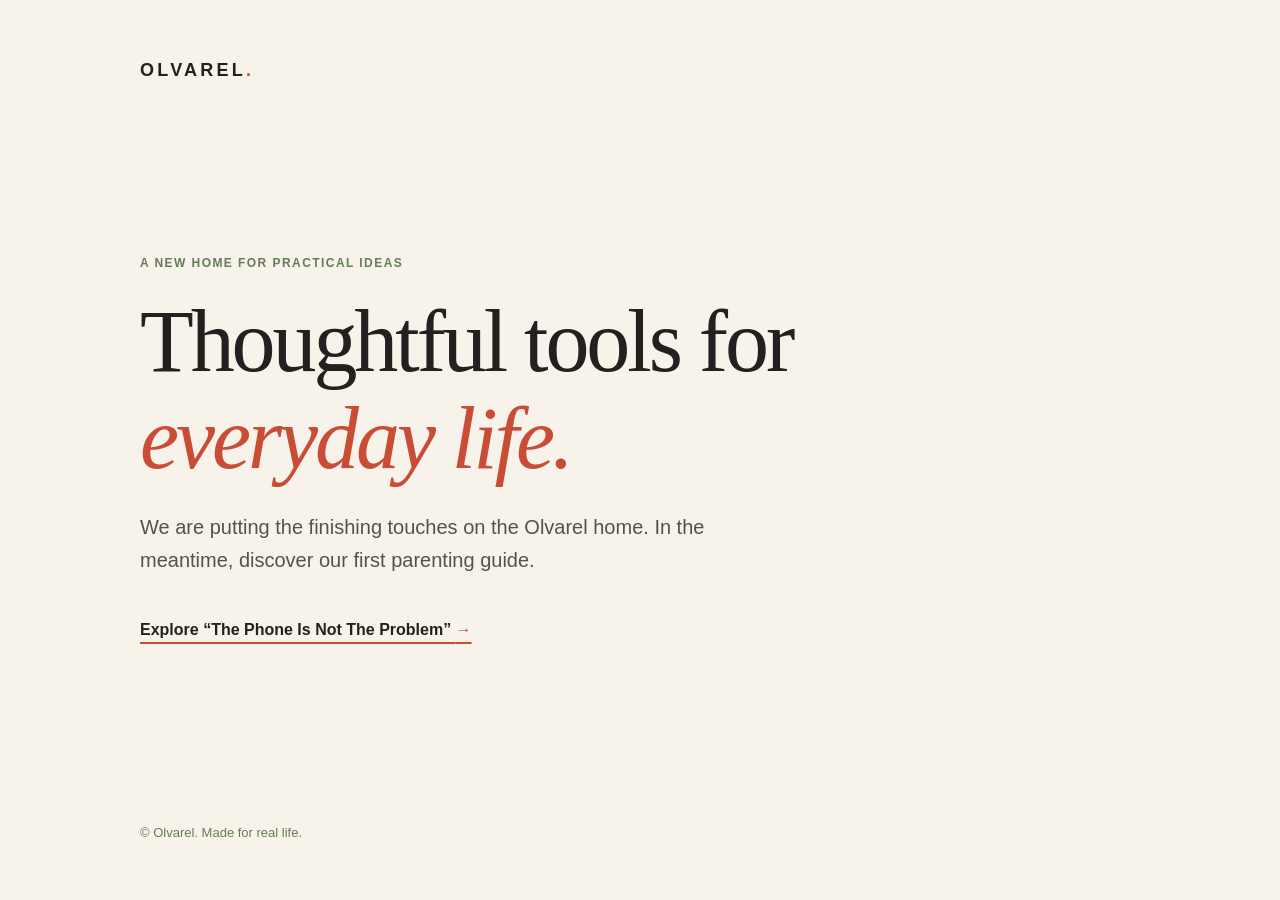
==== commit 92a8d843: "feat: move screen-time offer to its own route" ====
--- a/index.html
+++ b/index.html
@@ -1,390 +1,24 @@
 <!DOCTYPE html>
 <html lang="en">
-<head>
-<meta charset="UTF-8">
-<meta name="viewport" content="width=device-width, initial-scale=1, viewport-fit=cover">
-<meta name="theme-color" content="#F7F3EB">
-<meta name="description" content="The Phone Is Not The Problem: a practical parent's guide to healthier screen habits and useful digital skills, plus six family tools.">
-<title>The Phone Is Not The Problem — A Parent's Guide</title>
-<style>html,body{margin:0;padding:0;width:100%;min-height:100%;background:#F7F3EB}body{-webkit-text-size-adjust:100%;text-size-adjust:100%}</style>
-<style>
-.pnp{background:#F7F3EB;color:#22211F;font-family:Arial,Helvetica,sans-serif;font-size:18px;line-height:1.7;width:100%;max-width:100%;overflow-x:clip}
-.pnp *{box-sizing:border-box}
-.pnp img{max-width:100%;height:auto}
-.pnp-w{max-width:800px;margin:0 auto;padding:0 20px 110px}
-.pnp h1,.pnp h2,.pnp h3{font-family:Georgia,"Times New Roman",serif;color:#22211F;line-height:1.2;margin:0 0 16px}
-.pnp h1{font-size:34px}
-.pnp h2{font-size:27px;margin-bottom:18px}
-.pnp h3{font-size:20px;margin-bottom:8px}
-.pnp p{margin:0 0 16px}
-.pnp ul{margin:0 0 16px;padding-left:22px}
-.pnp li{margin-bottom:8px}
-.pnp-hero{text-align:center;padding:40px 0 8px}
-.pnp-eye{display:inline-block;font-size:13px;font-weight:700;letter-spacing:.06em;color:#667C55;background:rgba(102,124,85,.14);border-radius:99px;padding:6px 14px;margin:0 0 20px}
-.pnp-hl{color:#C94D36}
-.pnp-sub{font-size:19px;color:#55524D}
-.pnp-by{font-size:14px;color:#55524D}
-.pnp-sec{margin-top:60px}
-.pnp-lab{font-size:13px;font-weight:700;letter-spacing:.06em;color:#C94D36;margin:0 0 8px}
-.pnp-big{font-family:Georgia,"Times New Roman",serif;font-size:22px;line-height:1.4}
-.pnp-note{border-left:4px solid #C6A16A;padding:4px 0 4px 16px;margin:24px 0}
-.pnp-card{background:#fff;border:1px solid #E6DFD0;border-radius:12px;padding:20px;margin:0 0 14px}
-.pnp-card p:last-child,.pnp-card ul:last-child{margin-bottom:0}
-.pnp-x{border-left:5px solid #C94D36}
-.pnp-n{display:inline-block;font-family:Georgia,serif;font-size:15px;font-weight:700;color:#fff;background:#C94D36;border-radius:99px;padding:2px 12px;margin-bottom:10px}
-.pnp-sage{background:rgba(102,124,85,.14);border-radius:12px;padding:20px;margin:0 0 14px}
-.pnp-sage p:last-child,.pnp-sage ul:last-child{margin-bottom:0}
-.pnp-ba{display:grid;gap:10px;margin:0 0 14px}
-.pnp-ba div{border-radius:12px;padding:16px 18px;font-size:16px}
-.pnp-b{background:#fff;border:1px solid #E6DFD0}
-.pnp-a{background:rgba(102,124,85,.14)}
-.pnp-ba b{display:block;font-size:12px;letter-spacing:.06em;margin-bottom:4px}
-.pnp-ch{display:inline-block;font-size:12px;font-weight:700;color:#22211F;background:#E9D9B8;border-radius:6px;padding:3px 10px;margin-bottom:8px}
-.pnp-chips{display:flex;flex-wrap:wrap;justify-content:center;gap:8px;margin:12px 0 0}
-.pnp-chips span{font-size:13px;font-weight:700;background:#fff;border:1px solid #E6DFD0;border-radius:99px;padding:6px 12px}
-.pnp-ph{display:flex;align-items:center;justify-content:center;text-align:center;min-height:220px;background:#fff;border:2px dashed #C6A16A;border-radius:12px;color:#55524D;font-size:15px;padding:16px;margin:24px 0}
-.pnp-btn{display:block;width:100%;text-align:center;background:#C94D36;color:#fff;font-weight:700;font-size:18px;line-height:1.3;padding:18px 20px;border-radius:10px;text-decoration:none;margin:20px 0 8px;transition:background .2s}
-.pnp-btn:hover{background:#A93C28}
-.pnp-btn:focus-visible,.pnp summary:focus-visible{outline:3px solid #22211F;outline-offset:3px}
-.pnp-small{font-size:14px;color:#55524D;text-align:center;margin:0 0 16px}
-.pnp-tb{background:#fff;border:2px solid #C94D36;border-radius:12px;padding:16px;margin:20px 0;text-align:center}
-.pnp-tl{font-size:14px;font-weight:700;margin:0 0 10px}
-.pnp-segs{display:flex;justify-content:center;align-items:center;gap:8px}
-.pnp-seg{background:#22211F;color:#fff;border-radius:10px;min-width:72px;padding:8px 6px}
-.pnp-seg b{display:block;font-family:Georgia,serif;font-size:32px;line-height:1.1;font-variant-numeric:tabular-nums}
-.pnp-seg span{font-size:11px;letter-spacing:.06em}
-.pnp-col{font-size:26px;font-weight:700}
-.pnp-price{text-align:center;background:#fff;border:2px solid #C6A16A;border-radius:14px;padding:24px 20px;margin:24px 0}
-.pnp-old{font-size:20px;color:#55524D;text-decoration:line-through;margin:0}
-.pnp-now{font-family:Georgia,serif;font-size:52px;font-weight:700;line-height:1.1;margin:4px 0 8px}
-.pnp-msg{font-size:15px;color:#55524D;margin:0}
-.pnp-list{list-style:none;padding:0;text-align:left}
-.pnp-list li{padding-left:28px;position:relative;margin-bottom:8px;font-size:16px}
-.pnp-list li:before{content:"✓";position:absolute;left:0;color:#667C55;font-weight:700}
-.pnp-g{display:flex;gap:16px;align-items:flex-start;background:rgba(102,124,85,.14);border-radius:12px;padding:20px;margin:0 0 14px}
-.pnp-g>div{min-width:0}
-.pnp-g a,.pnp details a{color:#C94D36;overflow-wrap:anywhere}
-.pnp-g i{font-style:normal;font-size:34px;line-height:1}
-.pnp details{background:#fff;border:1px solid #E6DFD0;border-radius:12px;padding:0 20px;margin-bottom:10px}
-.pnp summary{cursor:pointer;font-weight:700;padding:16px 0}
-.pnp details p{margin-bottom:16px}
-.pnp-stick{position:fixed;left:0;right:0;bottom:0;z-index:50;background:#22211F;color:#fff;padding:10px 14px;display:none;align-items:center;justify-content:space-between;gap:10px}
-.pnp-stick.on{display:flex}
-.pnp-stick p{margin:0;font-size:13px;line-height:1.3}
-.pnp-stick s{color:#C6A16A}
-.pnp-stick b{font-size:20px}
-.pnp-stick a{background:#C94D36;color:#fff;font-weight:700;font-size:15px;text-decoration:none;border-radius:8px;padding:12px 18px;white-space:nowrap}
-.pnp-stick a:focus-visible{outline:3px solid #fff;outline-offset:2px}
-.pnp-img{display:block;width:100%;height:auto;border-radius:10px;background:#fff}
-.pnp-cover{max-width:300px;margin:20px auto;box-shadow:0 8px 24px rgba(34,33,31,.18)}
-.pnp-tool{background:#fff;border:1px solid #E6DFD0;border-radius:12px;padding:16px;margin:0 0 16px}
-.pnp-tool img{display:block;width:100%;max-width:380px;height:auto;max-height:520px;object-fit:contain;margin:0 auto 16px}
-.pnp-tool p{margin:0 0 10px}
-.pnp-tool p:last-child{margin:0}
-.pnp-why{font-size:16px;background:rgba(102,124,85,.14);border-radius:8px;padding:10px 14px}
-.pnp-ws{background:#fff;border:2px solid #22211F;border-radius:6px;padding:20px;margin:0 0 16px}
-.pnp-ws h3{font-size:18px}
-.pnp-ws label{display:block;font-size:15px;font-weight:700;margin:14px 0 0}
-.pnp-line{border-bottom:2px solid #22211F;height:34px}
-.pnp-pg{background:#fff;border-left:5px solid #667C55;border-radius:6px;padding:18px 20px;margin:0 0 16px;font-family:Georgia,serif;font-size:19px;line-height:1.6}
-.pnp-pg p{margin:0 0 10px}
-.pnp-pg p:last-child{margin:0}
-.pnp-src{font-family:Arial,Helvetica,sans-serif;font-size:12px;font-weight:700;letter-spacing:.06em;color:#667C55;margin:0 0 8px}
-.pnp-tl3{border-left:3px solid #C6A16A;padding-left:18px;margin:0 0 20px}
-.pnp-tl3 h3{margin-bottom:4px}
-@media (min-width:700px){
-.pnp h1{font-size:46px}
-.pnp h2{font-size:32px}
-.pnp-btn{max-width:480px;margin:20px auto 8px}
-.pnp-ba{grid-template-columns:1fr 1fr}
-}
-@media (max-width:480px){
-.pnp{font-size:18px;line-height:1.65}
-.pnp-w{padding:0 18px 110px}
-.pnp-hero{padding:32px 0 8px}
-.pnp h1{font-size:clamp(29px,8.2vw,34px);line-height:1.2}
-.pnp h2{font-size:27px}
-.pnp-sub{font-size:18px;line-height:1.5}
-.pnp-sec{margin-top:48px}
-.pnp-tb{padding:16px 10px}
-.pnp-seg{min-width:66px}
-.pnp-seg b{font-size:29px}
-.pnp-stick a{font-size:14px;padding:12px 14px}
-.pnp-stick b{font-size:18px}
-}
-@media (max-width:350px){
-.pnp-w{padding-left:14px;padding-right:14px}
-.pnp h1{font-size:28px}
-.pnp-segs{gap:5px}
-.pnp-seg{min-width:60px}
-.pnp-stick a{font-size:13px;padding:11px 10px}
-}
-</style>
-</head>
-<body>
-<div class="pnp">
-<div class="pnp-w">
-
-<header class="pnp-hero">
-<span class="pnp-eye">FOR THE MUM WHO IS TIRED OF SAYING “DROP THAT PHONE”</span>
-<h1>What If The Hours Your Child Loses To The Phone Could Become <span class="pnp-hl">Skills You Will Be Proud Of</span>, Without Turning Your Home Into A Battlefield?</h1>
-<p class="pnp-sub">A practical guide to reducing endless scrolling, protecting sleep and schoolwork, and turning the screen time your child keeps into useful skills—without constant fights at home.</p>
-<p class="pnp-by">By Muhammed Bello</p>
-<div class="pnp-tb">
-<p class="pnp-tl" data-pnp-lab>Your 5-hour decision reminder</p>
-<div class="pnp-segs"><div class="pnp-seg"><b data-pnp-h>05</b><span>HRS</span></div><span class="pnp-col">:</span><div class="pnp-seg"><b data-pnp-m>00</b><span>MIN</span></div><span class="pnp-col">:</span><div class="pnp-seg"><b data-pnp-s>00</b><span>SEC</span></div></div>
-</div>
-<a class="pnp-btn" data-pnp-btn data-late="See Current Price On Selar" href="https://selar.com/3j768222s7">Get The Book And 6 Bonuses (₦4,950)</a>
-<p class="pnp-small">You will go to Selar to complete your payment.</p>
-<div class="pnp-chips"><span>Digital eBook</span><span>6 bonuses included</span><span>7-day guarantee</span><span>No subscription</span></div>
-</header>
-
-<section class="pnp-sec">
-<p>Dear Mummy,</p>
-<p>Let me describe your evening. Tell me if I am wrong.</p>
-<p>Your child comes back from school. Eats. Drops the bag somewhere. Then picks up the phone.</p>
-<p>A little while later you ask:</p>
-<p><em>“Have you done your assignment?”</em></p>
-<p><em>“Yes.”</em></p>
-<p>Thirty minutes pass. Still on the phone. Your voice changes.</p>
-<p><em>“Since you came back, this phone has been in your hand. Did you hear me?”</em></p>
-<p><em>“Yes, Mummy.”</em></p>
-<p>Ten more minutes. Still there. So now:</p>
-<p><em>“DROP THAT PHONE!”</em></p>
-<p><em>“Mummy, just five minutes.”</em></p>
-<p>You know those five minutes. They become twenty.</p>
-<p>So you collect it. The face changes. The whole house knows. They beg. They promise: <em>“I won’t do it again.”</em></p>
-<p>Tomorrow, same thing. Different day. Same argument.</p>
-<p>And tonight, when you think everybody is asleep, there is still light under their door.</p>
-<p>You are tired. Not just tired of the phone. Tired of being the only one who cares. Tired of being the bad person in your own house.</p>
-<p>I know that tiredness. I grew up on the other side of that sentence, hearing <em>“Go and read your book.”</em> My father is a baker, not a technology person, and to him a child on a screen was a child wasting time. I have watched people I love carry the same worry, evening after evening.</p>
-<p>So let me ask you something nobody asks you.</p>
-</section>
-
-<section class="pnp-sec">
-<h2>What If The Goal Is Bigger Than Tonight?</h2>
-<p>You can win tonight. Take the phone. Switch off the Wi-Fi. Shout. Maybe they finally sleep.</p>
-<p>But a child who only stops because you shouted may have learned something that is not discipline:</p>
-<p class="pnp-big">“Continue until Mummy becomes serious.”</p>
-<p>And here is what should worry you more than tonight. You cannot supervise every decision for eighteen years, then say on their birthday: <em>“Now control yourself.”</em> One day there will be a hostel, a new city, their own password, and nobody checking whether they slept at midnight or at three.</p>
-<p>The window where your voice still reaches them is open now. It does not stay open forever.</p>
-</section>
-
-<section class="pnp-sec">
-<h2>The Night My Younger Sister Reached Out</h2>
-<p>There is a conversation I keep thinking about. It was with my younger cousin, whom I call my sister. We were living in different states.</p>
-<p>She had tried calling me earlier, but I missed it. Later, we started chatting. At first it was an ordinary exchange: <em>“How are you?”</em> <em>“I’m fine.”</em> But as we talked, she began to tell me how she really felt.</p>
-<p>She was lonely. She felt she had nobody to talk to. Someone at home she wanted to spend time with was often busy on her own phone. Imagine that for a moment. People were around her, but she was reaching out to somebody in another state just to have someone listen.</p>
-<p>What she needed that night was not another app or more data. She needed to feel that somebody had time for her.</p>
-<p>If her mother or another older person at home had simply collected her phone, our conversation might have ended. But her loneliness would not have ended with it. She would still have needed someone to talk to, and she might have lost the one way she was reaching out.</p>
-<p>And I think about how easily this can happen in a family. You work hard. You pay school fees. You make sure there is food, clothing and everything the children need. All of that matters. But sometimes a child is quietly waiting for something money cannot buy: a parent who sits down, listens without rushing, and genuinely wants to know how their day went.</p>
-<p>I am not saying that every child on a phone is lonely. I am saying that when we remove the phone, we should also ask what the child was looking for there. Attention? Comfort? Company? A feeling of belonging?</p>
-<p>That is one reason I included <strong>50 Simple Screen-Free Family Activities for Nigerian Homes</strong> among the six bonuses. They are simple, mostly inexpensive ways for parents and children—and brothers and sisters—to talk, play, laugh and spend time together. Not just something to keep a child busy without a screen. Something that helps the family grow closer.</p>
-<p>Because taking four hours of screen time down to one is only part of the work. What fills those three hours matters too. And even the time they keep on the phone needs sensible limits.</p>
-</section>
-
-<section class="pnp-sec">
-<p class="pnp-lab">YES, TOO MUCH SCREEN TIME STILL MATTERS</p>
-<h2>“But What If My Child Is Learning And Still Spending Too Much Time On The Phone?”</h2>
-<p>Then we still need to make a change. I am not asking you to let your child stay online all day just because they can say, <em>“Mummy, I'm learning.”</em></p>
-<p>Imagine your daughter is spending three hours learning video editing. She really is learning. But now her assignment is unfinished, she sleeps too late, and family time has disappeared. The skill is useful. The cost is real. <strong>Both can be true.</strong></p>
-<p>That is why the book does not stop at asking what your child is doing on the phone. It helps you ask three better questions:</p>
-<div class="pnp-card pnp-x"><p><strong>1. What is your child doing?</strong> Learning, creating, studying, relaxing—or scrolling without control?</p><p><strong>2. What is it producing?</strong> Better understanding, finished work, a small project—or nothing they can explain or show?</p><p><strong>3. What is it costing?</strong> Sleep, schoolwork, exercise, chores, family conversations or the ability to stop?</p></div>
-<p>If learning a useful skill is affecting homework, the answer does not have to be banning the skill. It may be setting a study-first rule and giving that interest a realistic time slot. If entertainment is swallowing the whole evening, you can begin reducing it and make room for something better.</p>
-<p>That is what the guide and the accompanying <strong>7-Day Family Screen-Time Reset, Weekly Screen-Time Planner and Family Agreement</strong> help you put into practice. You can protect the essentials while still encouraging healthy interests.</p>
-<p class="pnp-big"><strong>The aim is not more screen time. It is less uncontrolled screen time—and better use of the time that remains.</strong></p>
-</section>
-
-<section class="pnp-sec">
-<p class="pnp-lab">WHAT THOSE HOURS COULD BECOME</p>
-<h2>Now Imagine Those Same Hours Building Something</h2>
-<p>I have an uncle who is a software developer. He has two sons.</p>
-<p>They are still teenagers. Not graduates. Teenagers. And they have built an app with real users. Some months ago they were celebrating 200 users.</p>
-<p>They were exposed to software very early. They still played games like normal children. But their father supervised their access, kept boundaries, and showed them that a screen is not only somewhere you <strong>watch</strong> other people’s work. It is somewhere you can <strong>make</strong> something of your own.</p>
-<p>I build software too. I built my own. But I was much older than those boys when I started. They were ahead of me, at an age when most children are only watching.</p>
-<p>Your child does not have to become a programmer. Please, no. Maybe they love football and could learn to analyse a match. Maybe they love drawing and could make their first digital illustration. Maybe it is fashion, writing, films, cooking. Whatever they already love, the same phone can help them learn it.</p>
-<p>Picture your child at 15, having made something. At 17, knowing how to research properly, write clearly, design, edit, or organise a project. At university, arriving as the student who already knows how to teach themselves, manage their time, and finish what they start. Later, as an adult who has something real to offer.</p>
-<p>And picture the day they show you something they made. Not something they watched. Something they made. Someone asks, <em>“Who did this?”</em> and you say, <em>“My child.”</em></p>
-<p>That is what a proud mother feels. And it can start from the exact hours that are now giving you headaches.</p>
-<p>I will be honest. I cannot promise what any child will become. But a child who learns to create has a head start in school, in university and at work, because the habits they build now follow them.</p>
-</section>
-
-<section class="pnp-sec">
-<p class="pnp-lab">THE BOOK</p>
-<h2>That Is Why I Wrote “The Phone Is Not The Problem”</h2>
-<p>It shows you how to cut back on uncontrolled scrolling, set workable limits, and turn some of the screen time your child keeps into useful skills—while protecting sleep, schoolwork and family life, without turning your home into a battlefield or a barracks.</p>
-<img class="pnp-img pnp-cover" src="https://www.image2url.com/r2/default/images/1793293915772-2cb8ccd2-7d13-43d6-b771-b61c2b4167ba.png" alt="The Phone Is Not the Problem eBook cover" loading="eager" decoding="async" referrerpolicy="no-referrer">
-<p>It will not make your child obedient in seven days, and it does not say unlimited screen time is fine because “I’m learning”. It gives you a clear way to see what is happening, one small project your child chooses, and a boundary you agree on while everyone is calm.</p>
-<p>You get the complete eBook plus six practical bonuses, one payment, no subscription, and a 7-day money-back guarantee.</p>
-<a class="pnp-btn" data-pnp-btn data-late="See Current Price On Selar" href="https://selar.com/3j768222s7">Yes, I Want Those Hours To Count (₦4,950)</a>
-<p class="pnp-small">You will go to Selar to complete your payment. Keep reading if you want to see how it works first.</p>
-</section>
-
-<section class="pnp-sec">
-<p class="pnp-lab">A LESSON TO KEEP, EVEN IF YOU NEVER BUY</p>
-<h2>The Digital Freedom Ladder: How To Stop Controlling Forever And Start Teaching</h2>
-<p>Most mums have two settings: take the phone, or give it back and hope. Both leave your child with nothing to work towards. This is the idea from the book I would want you to have, even if you never buy it.</p>
-<p>Think of your child’s phone freedom as a ladder with three steps.</p>
-<div class="pnp-card"><h3>Level 1. High supervision</h3><p>Where you start if trust is low. Phones stay in common areas at night. You know the main apps. New apps need permission. Check-ins are more frequent. This is not punishment forever. It is structure.</p></div>
-<div class="pnp-card"><h3>Level 2. Guided freedom</h3><p>They have shown some responsibility, so they get more privacy, less checking and more choice over when they use the device. Safety, sleep and school stay protected.</p></div>
-<div class="pnp-card"><h3>Level 3. Earned independence</h3><p>They keep agreements, handle schoolwork, sleep properly, tell the truth and come to you when something goes wrong. Now you step back. Not because you stopped caring, but because the goal was always to teach them to manage themselves.</p></div>
-<p><strong>When trust breaks, move down the ladder. Do not ban the phone for life.</strong> Say it clearly: <em>“For the next two weeks, the phone stays outside the bedroom at night. If the routine is stable again, we will review it.”</em> Now your child knows what changed, why it changed, and what earns freedom back.</p>
-<p>Then try the conversation that ends the battle. Ask: <em>“What do you think I worry about when it comes to your phone?”</em> Let them answer. Ask: <em>“What do you think I am too strict about?”</em> Listen. Then say:</p>
-<p class="pnp-big">“I don’t want to control your phone forever. I want you to become somebody I don’t need to control.”</p>
-<p>A 12-year-old should not have the same rules at 16. When responsibility grows, freedom should grow with it. That one change turns “you don’t trust me” into “here is how I earn it”.</p>
-</section>
-
-<section class="pnp-sec">
-<p class="pnp-lab">WHAT CHANGES FOR YOU</p>
-<h2>What Your Home Can Look Like After You Use This</h2>
-<div class="pnp-tl3"><h3>In your first week</h3><p>You name the one habit hurting your home most. Your child chooses one small thing they want to learn to make. You agree one clear rule while everyone is calm, so tonight is not another argument.</p></div>
-<div class="pnp-tl3"><h3>In the first month</h3><p>The rule exists before the fight starts, so there is less to shout about. “I’m learning” stops ending the conversation, because you can ask to see a small piece of work. You know where your child sits on the ladder, and exactly what earns more freedom.</p></div>
-<div class="pnp-tl3"><h3>Over the years</h3><p>A child who has made things, who can manage their time and their phone, and who arrives at university and work with real skills and self-control. These are directions to work towards, not promises. Change depends on your child, your home and your follow-through.</p></div>
-<a class="pnp-btn" data-pnp-btn data-late="See Current Price On Selar" href="https://selar.com/3j768222s7">Get The Book And 6 Bonuses (₦4,950)</a>
-<p class="pnp-small">You will go to Selar to complete your payment.</p>
-</section>
-
-<section class="pnp-sec">
-<p class="pnp-lab">SEE INSIDE BEFORE YOU DECIDE</p>
-<h2>Sample Excerpts And A Practice Worksheet</h2>
-<p>You should not have to buy blindly. Here are styled excerpts and an example exercise showing the kind of guidance in the book. These are text previews, not screenshots of the PDF pages.</p>
-<div class="pnp-pg"><p class="pnp-src">FROM CHAPTER 4</p><p>Your child does not need to monetise everything.</p><p>Your daughter can draw because she likes drawing. Your son can play football because football is fun. A game can remain a game.</p><p>Childhood should still feel like childhood.</p></div>
-<div class="pnp-ws"><p class="pnp-src">SAMPLE WORKSHEET, FROM CHAPTER 4</p><h3>Try this this week</h3><p>Choose one child. Ask: <em>“What do you actually enjoy doing online?”</em> Listen first. Then ask: <em>“Is there something connected to that which you would like to know how to make yourself?”</em> Then complete this:</p><label>My child loves:</label><div class="pnp-line"></div><label>A useful skill beside that interest is:</label><div class="pnp-line"></div><label>A free or affordable place to begin learning is:</label><div class="pnp-line"></div><label>One tiny thing they can create within seven days is:</label><div class="pnp-line"></div><p style="margin-top:16px">Keep the first project small. Very small. Something finishable.</p></div>
-<div class="pnp-pg"><p class="pnp-src">FROM CHAPTER 4</p><p>The goal this week is not mastery. The goal is for your child to experience the difference between “I watched this” and “I made this.”</p><p>Once a child understands that difference, the phone starts becoming something else. A tool. A workshop. A classroom.</p></div>
-<div class="pnp-sage"><h3>Why you can trust what is inside</h3><ul><li>It comes from real life: my uncle’s two teenage sons who built an app with real users, and what I see working in a school.</li><li>It does not promise miracles. It says plainly where it will not work, and when you need urgent help instead of an eBook.</li><li>You can request a refund within seven days if you try the guidance and it does not help. The refund conditions are explained below.</li></ul></div>
-</section>
-
-<section class="pnp-sec">
-<p class="pnp-lab">INCLUDED WITH THE BOOK</p>
-<h2>Your 6 Bonuses, And Why Each One Matters To You</h2>
-<div class="pnp-tool"><img class="pnp-img" src="https://www.image2url.com/r2/default/images/1793294451786-679de647-cbde-4ad3-83c9-55b510db643b.png" alt="The 7-Day Family Screen-Time Reset" loading="lazy" decoding="async" referrerpolicy="no-referrer"><h3>The 7-Day Family Screen-Time Reset</h3><p class="pnp-why">You will not be improvising. One step a day takes you from your biggest problem to a first family plan, so by day seven you have a plan, not another argument.</p></div>
-<div class="pnp-tool"><img class="pnp-img" src="https://www.image2url.com/r2/default/images/1793294084118-1a37ab8e-9892-4a8b-b251-8b148a50d0ea.png" alt="The Family Screen-Time Agreement" loading="lazy" decoding="async" referrerpolicy="no-referrer"><h3>The Family Screen-Time Agreement</h3><p class="pnp-why">The rule stops being something you shout at 10 p.m. You sit down and agree it together, so there is much less to fight about when the night comes.</p></div>
-<div class="pnp-tool"><img class="pnp-img" src="https://www.image2url.com/r2/default/images/1793294232675-379970df-d52c-4ebf-9b1f-bca77e6a6216.png" alt="The Weekly Screen-Time Planner" loading="lazy" decoding="async" referrerpolicy="no-referrer"><h3>The Weekly Screen-Time Planner</h3><p class="pnp-why">Schoolwork, rest, entertainment and device boundaries all get a place in the week. “Just five minutes” has nowhere left to hide.</p></div>
-<div class="pnp-tool"><img class="pnp-img" src="https://www.image2url.com/r2/default/images/1793294158686-400cb481-754e-4900-869c-e692f42e7e71.png" alt="The Screen-Free Activity Planner" loading="lazy" decoding="async" referrerpolicy="no-referrer"><h3>The Screen-Free Activity Planner</h3><p class="pnp-why">Taking the phone away leaves a gap. This fills it, so the boredom that sends your child straight back to the phone has somewhere else to go.</p></div>
-<div class="pnp-tool"><img class="pnp-img" src="https://www.image2url.com/r2/default/images/1793294358385-bbdf63c3-f773-4d93-abaa-030bf1fbd070.png" alt="50 Simple Screen-Free Family Activities for Nigerian Homes" loading="lazy" decoding="async" referrerpolicy="no-referrer"><h3>50 Simple Screen-Free Family Activities for Nigerian Homes</h3><p class="pnp-why">Time together that is not another lecture. Many need little or no money, and they help bring back the talking and laughing the phone has been replacing.</p></div>
-<div class="pnp-tool"><img class="pnp-img" src="https://www.image2url.com/r2/default/images/1793294287817-7da14988-3fc8-49f6-98a6-9449f5921ce0.png" alt="The Screen Consumer to Screen Creator Worksheet" loading="lazy" decoding="async" referrerpolicy="no-referrer"><h3>The Screen Consumer to Screen Creator Worksheet</h3><p class="pnp-why">This is where the transformation starts. It turns something your child already loves into one small thing they can make this week, so those hours begin to count.</p></div>
-</section>
-
-<section class="pnp-sec">
-<p class="pnp-lab">READ THIS FIRST</p>
-<h2>Is This For You?</h2>
-<div class="pnp-card"><h3>This IS for you if</h3><ul class="pnp-list"><li>The phone is a daily source of arguments in your home.</li><li>Scrolling and gaming are beginning to affect schoolwork, sleep or family time.</li><li>You have collected the phone many times and want something that lasts longer than one evening.</li><li>You want your child to gain skills and self-control, not just obey.</li></ul></div>
-<div class="pnp-sage"><h3>This is NOT for you if</h3><ul><li>You want a trick that works in one night. This is not magic. You still have to parent, and you still need consistency.</li><li>Your child is in urgent danger right now. If a child is being threatened or exploited, take direct protective action and get proper professional or official help. Do not wait for an eBook.</li></ul></div>
-</section>
-
-<section class="pnp-sec">
-<p class="pnp-lab">YOUR DECISION</p>
-<h2>Why I Would Not Wait</h2>
-<p>I am not saying your child is in danger tonight. I am saying habits can become harder to change the longer they continue. Another month of the same fight, the same light under the door, the same “tomorrow”, will not make the next conversation any easier.</p>
-<p data-pnp-offer-copy>The eBook and six bonuses are currently listed at ₦4,950, compared with the stated regular price of ₦7,950. The five-hour reminder is not a checkout deadline. Selar confirms the amount you actually pay.</p>
-<div class="pnp-price">
-<p class="pnp-old" data-pnp-old>Regular price: ₦7,950</p>
-<p class="pnp-now" data-pnp-now>₦4,950</p>
-<div class="pnp-tb" data-pnp-tb>
-<p class="pnp-tl" data-pnp-lab>Your 5-hour decision reminder</p>
-<div class="pnp-segs"><div class="pnp-seg"><b data-pnp-h>05</b><span>HRS</span></div><span class="pnp-col">:</span><div class="pnp-seg"><b data-pnp-m>00</b><span>MIN</span></div><span class="pnp-col">:</span><div class="pnp-seg"><b data-pnp-s>00</b><span>SEC</span></div></div>
-</div>
-<ul class="pnp-list"><li>The complete eBook, The Phone Is Not the Problem</li><li>All 6 practical bonuses listed above</li><li>One payment. No subscription.</li><li>7-day money-back guarantee</li></ul>
-<a class="pnp-btn" data-pnp-btn data-late="See Current Price On Selar" href="https://selar.com/3j768222s7">Get The Book And 6 Bonuses (₦4,950)</a>
-<p class="pnp-small">You will go to Selar to complete your payment.</p>
-<p class="pnp-msg" data-pnp-msg>The timer is a personal reminder, not a price-expiry mechanism. Selar checkout shows the actual price.</p>
-</div>
-<div class="pnp-g"><i>🛡</i><div><h3>7-day money-back guarantee</h3><p>You may be seeing my name for the first time, so you should not carry all the risk. If you try the guidance and it does not help, you can request a refund within seven days of purchase. Email <a href="mailto:bellomuhammedoladimeji@gmail.com?subject=The%20Phone%20Is%20Not%20The%20Problem%20-%20Refund%20Request">bellomuhammedoladimeji@gmail.com</a> with your purchase receipt or order reference and a short summary of what you tried, such as the family agreement or reset plan. You do not need to send any private information about your child.</p></div></div>
-</section>
-
-<section class="pnp-sec">
-<p class="pnp-lab">QUESTIONS</p>
-<h2>Everything You Are Probably Wondering</h2>
-<details><summary>Isn't this just encouraging my child to spend even more time on the phone?</summary><p>No. The aim is to reduce uncontrolled scrolling and protect sleep, studies, movement and family time. Useful screen activities still need boundaries. Your child can enjoy games and videos, too; the goal is a healthier balance, not turning every minute into work.</p></details>
-<details><summary>What if my child is genuinely learning but homework or sleep is suffering?</summary><p>Then the routine needs to change. A useful skill does not cancel schoolwork or sleep. The book shows you how to make study time and bedtime non-negotiable, then give the useful activity a realistic place in the schedule. The Weekly Screen-Time Planner helps you put it on paper.</p></details>
-<details><summary>How do I know whether “I'm learning” is actually true?</summary><p>Ask for progress, not just screen hours. Can your child explain what they learned, apply it, or show a small piece of work? The book walks you through a simple Learn, Explain, Apply, Show approach without turning every evening into an interrogation.</p></details>
-<details><summary>What if my child spends hours scrolling TikTok, watching YouTube or gaming?</summary><p>Start with the habit causing the most damage. Chapter 9 shows how to introduce one calm, clear rule, reduce ordinary overuse step by step where appropriate, and use device limits when helpful. The Screen-Free Activity Planner and 50 activities give the freed-up time somewhere else to go.</p></details>
-<details><summary>What if my child gets angry or refuses every phone rule?</summary><p>I cannot promise a book will make a child obedient overnight. It does give you a more consistent approach: explain rules before the argument, agree on predictable consequences, and stop relying on shouting or last-minute threats. If safety is at risk, take protective action immediately.</p></details>
-<details><summary>But my child needs the phone for school assignments. How do I restrict it?</summary><p>School tools should remain available. The book explains how to separate schoolwork from entertainment during study periods and use parent-controlled limits where possible. You can ask what assignment was finished rather than just how long the phone was used.</p></details>
-<details><summary>What if my teenager hides apps or there are serious online safety issues?</summary><p>The guide covers trust, privacy, supervision and what to do when something harmful has happened online. But a real threat, exploitation or immediate danger is not a situation to manage with an eBook alone. Protect your child and contact appropriate professional or official help.</p></details>
-<details><summary>My child is already a teenager. Is it too late?</summary><p>No. There is a dedicated approach for ages 12–16, including privacy, late-night use, social media and earning independence. The book also contains guidance for younger children. You work with your child's age and current habits rather than using the same rule forever.</p></details>
-<details><summary>I don't understand coding or technology. Can I still use this?</summary><p>Yes. You do not need to teach coding. You need to ask useful questions, notice progress, set boundaries and listen. The guide explains the parenting system in everyday language and points you towards device controls where they are appropriate.</p></details>
-<details><summary>What if my child has no interest in coding or creating content?</summary><p>Do not force it. A child may prefer football, drawing, writing, fashion, cooking or something offline. The point is to support a real interest and reduce mindless use, not to turn every child into a programmer or content creator.</p></details>
-<details><summary>What if we share one phone or I have children of different ages?</summary><p>The principles still apply. Agree on when the shared device is used and what each session is for. For several children, the household can have a few common rules while screen privileges change with age, needs and responsibility.</p></details>
-<details><summary>Will I need to buy another device, expensive apps or subscriptions?</summary><p>No extra device or paid subscription is needed to begin the core family exercises. Several of the included screen-free activities cost little or nothing. Online lessons may still use your usual mobile data, so the book encourages realistic choices for your home and budget.</p></details>
-<details><summary>I'm busy. How much time will I need to implement this?</summary><p>You do not have to change everything in one weekend. The 7-Day Family Screen-Time Reset gives you one manageable step at a time. Begin with the habit hurting your home most, use the agreement to make the rule clear, then review what is working.</p></details>
-<details><summary>How soon will I see a difference? Will everything be fixed in seven days?</summary><p>Seven days is a starting plan, not a promise of a perfect child. In the first week you can identify the main problem, agree on a boundary and begin a routine. Lasting change depends on your child's needs, your consistency and how you adjust the plan over time.</p></details>
-<details><summary>What exactly am I buying, and how will I receive it?</summary><p>It is a digital product, not a printed book. The offer contains the complete eBook and six bonuses: the 7-Day Reset, Family Agreement, Weekly Planner, Screen-Free Activity Planner, 50 Family Activities and Screen Consumer to Screen Creator Worksheet. Payment is through Selar. Please check the product's delivery and access details before paying; if anything is unclear, email <a href="mailto:bellomuhammedoladimeji@gmail.com">bellomuhammedoladimeji@gmail.com</a> for clarification.</p></details>
-<details><summary>How does the seven-day money-back guarantee work?</summary><p>If you try the guidance and it does not help, email <a href="mailto:bellomuhammedoladimeji@gmail.com?subject=The%20Phone%20Is%20Not%20The%20Problem%20-%20Refund%20Request">bellomuhammedoladimeji@gmail.com</a> within seven days of purchase. Include your receipt or order reference and a brief note about which steps you tried. There is no need to send private information about your child.</p></details>
-</section>
-
-<section class="pnp-sec">
-<p class="pnp-lab">ONE LAST THING</p>
-<h2>You Do Not Have To Keep Doing It Alone</h2>
-<p>You have been the only one holding the line. Saying the same sentence. Feeling like the bad person.</p>
-<p>You do not have to choose between a quiet house and a child who grows. You can have both. It starts with giving those hours somewhere to go, and with a few rules you agree on while everyone is calm.</p>
-<p>One day your child will leave your house with a phone in their hand. You can leave them with a habit of scrolling. Or you can leave them with skills, self-control, and something they made that makes you proud.</p>
-<p>That does not start at eighteen. It starts with what you do this week.</p>
-<div class="pnp-tb" data-pnp-tb>
-<p class="pnp-tl" data-pnp-lab>Your 5-hour decision reminder</p>
-<div class="pnp-segs"><div class="pnp-seg"><b data-pnp-h>05</b><span>HRS</span></div><span class="pnp-col">:</span><div class="pnp-seg"><b data-pnp-m>00</b><span>MIN</span></div><span class="pnp-col">:</span><div class="pnp-seg"><b data-pnp-s>00</b><span>SEC</span></div></div>
-</div>
-<a class="pnp-btn" data-pnp-btn data-late="See Current Price On Selar" href="https://selar.com/3j768222s7">Start Turning Those Hours Around (₦4,950)</a>
-<p class="pnp-small">You will go to Selar to complete your payment. Covered by the 7-day money-back guarantee.</p>
-</section>
-
-</div>
-<div class="pnp-stick" data-pnp-stick><p><s data-pnp-sold>₦7,950</s><br><b data-pnp-snow>₦4,950</b></p><a data-pnp-btn data-late="See Price On Selar" href="https://selar.com/3j768222s7">Get It Now (₦4,950)</a></div>
-</div>
-<script>
-(function(){
-"use strict";
-var root=document.querySelector(".pnp");
-if(!root||root.getAttribute("data-pnp-ready")==="1"){return;}
-root.setAttribute("data-pnp-ready","1");
-
-// Five-hour personal reminder, independent of Selar checkout pricing.
-// A new key avoids carrying over deadlines from an older promotional countdown.
-var KEY="pnp_decision_reminder_5h_v1";
-var DURATION_MS=5*60*60*1000;
-var deadline=0;
-try{
-  var saved=window.localStorage.getItem(KEY);
-  deadline=saved===null?0:Number(saved);
-  if(!isFinite(deadline)||deadline<=0){
-    deadline=Date.now()+DURATION_MS;
-    window.localStorage.setItem(KEY,String(deadline));
-  }
-}catch(err){
-  deadline=Date.now()+DURATION_MS; // Storage-disabled browsers: timer lasts for this page visit.
-}
-
-function q(selector){return root.querySelectorAll(selector);}
-function set(selector,value){
-  var nodes=q(selector);
-  for(var i=0;i<nodes.length;i++){nodes[i].textContent=value;}
-}
-function two(n){return n<10?"0"+n:String(n);}
-var timerId=0;
-function tick(){
-  var seconds=Math.max(0,Math.ceil((deadline-Date.now())/1000));
-  set("[data-pnp-h]",two(Math.floor(seconds/3600)));
-  set("[data-pnp-m]",two(Math.floor((seconds%3600)/60)));
-  set("[data-pnp-s]",two(seconds%60));
-  if(seconds>0){return;}
-
-  if(timerId){window.clearInterval(timerId);timerId=0;}
-  set("[data-pnp-lab]","Your five-hour reminder has finished");
-  set("[data-pnp-msg]","This reminder does not expire the offer or change the price. Selar checkout confirms the amount charged.");
-}
-tick();
-if(deadline>Date.now()){
-  timerId=window.setInterval(tick,1000);
-}
-document.addEventListener("visibilitychange",tick);
-
-var sticky=q("[data-pnp-stick]")[0];
-function updateSticky(){
-  if(sticky){sticky.classList.toggle("on",window.pageYOffset>700);}
-}
-window.addEventListener("scroll",updateSticky,{passive:true});
-updateSticky();
-})();
-</script>
-</body>
+  <head>
+    <meta charset="UTF-8">
+    <meta name="viewport" content="width=device-width, initial-scale=1">
+    <meta name="theme-color" content="#F7F3EB">
+    <meta name="robots" content="noindex, nofollow">
+    <meta name="description" content="Olvarel creates thoughtful digital guides and practical resources for everyday life.">
+    <title>Olvarel — Thoughtful Digital Resources</title>
+    <link rel="stylesheet" href="/home.css">
+  </head>
+  <body>
+    <main class="home">
+      <div class="home-mark" aria-label="Olvarel">OLVAREL<span>.</span></div>
+      <div class="home-content">
+        <span class="eyebrow">A NEW HOME FOR PRACTICAL IDEAS</span>
+        <h1>Thoughtful tools for <em>everyday life.</em></h1>
+        <p>We are putting the finishing touches on the Olvarel home. In the meantime, discover our first parenting guide.</p>
+        <a class="home-link" href="/screen-time">Explore “The Phone Is Not The Problem” <span aria-hidden="true">→</span></a>
+      </div>
+      <footer>© Olvarel. Made for real life.</footer>
+    </main>
+  </body>
 </html>
--- a/home.css
+++ b/home.css
@@ -0,0 +1,91 @@
+:root {
+  color-scheme: light;
+  font-family: Arial, Helvetica, sans-serif;
+  background: #F7F3EB;
+  color: #22211F;
+}
+
+* { box-sizing: border-box; }
+
+html, body {
+  margin: 0;
+  min-height: 100%;
+}
+
+body { min-height: 100vh; }
+
+.home {
+  display: flex;
+  flex-direction: column;
+  min-height: 100vh;
+  max-width: 1120px;
+  padding: clamp(28px, 5vw, 60px);
+  margin: 0 auto;
+}
+
+.home-mark {
+  align-self: flex-start;
+  font-size: 18px;
+  font-weight: 800;
+  letter-spacing: .18em;
+}
+
+.home-mark span { color: #C94D36; }
+
+.home-content {
+  width: min(100%, 760px);
+  margin: auto 0;
+  padding: 90px 0;
+}
+
+.eyebrow {
+  display: inline-block;
+  margin-bottom: 24px;
+  color: #667C55;
+  font-size: 12px;
+  font-weight: 700;
+  letter-spacing: .12em;
+}
+
+h1 {
+  margin: 0 0 24px;
+  max-width: 760px;
+  font: 400 clamp(43px, 7vw, 88px)/1.1 Georgia, "Times New Roman", serif;
+  letter-spacing: -.035em;
+}
+
+h1 em {
+  color: #C94D36;
+  font-weight: 400;
+}
+
+p {
+  max-width: 580px;
+  margin: 0 0 30px;
+  color: #55524D;
+  font-size: clamp(17px, 2.2vw, 20px);
+  line-height: 1.65;
+}
+
+.home-link {
+  display: inline-block;
+  padding: 14px 0;
+  color: #22211F;
+  font-size: 16px;
+  font-weight: 700;
+  text-decoration-color: #C94D36;
+  text-decoration-thickness: 2px;
+  text-underline-offset: 7px;
+}
+
+.home-link span { color: #C94D36; }
+
+.home-link:focus-visible {
+  outline: 3px solid #C94D36;
+  outline-offset: 4px;
+}
+
+footer {
+  color: #667C55;
+  font-size: 13px;
+}
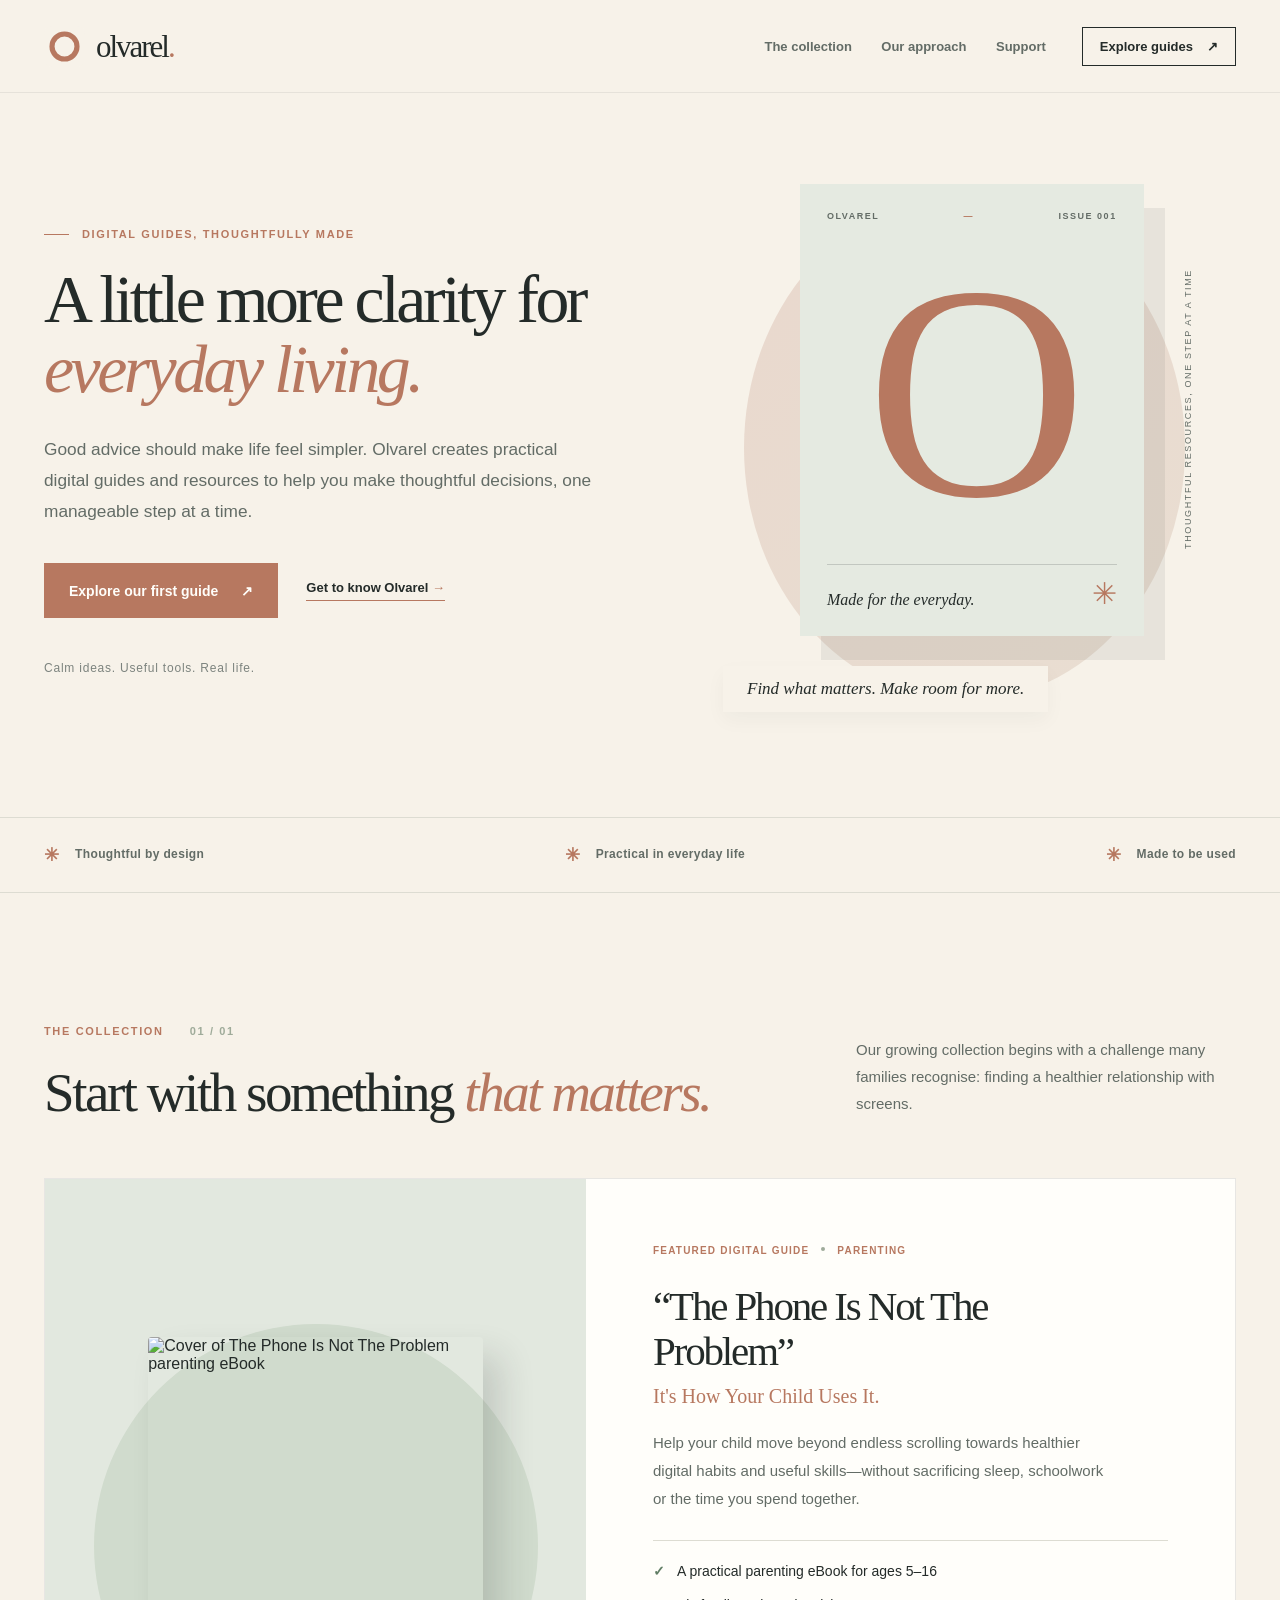
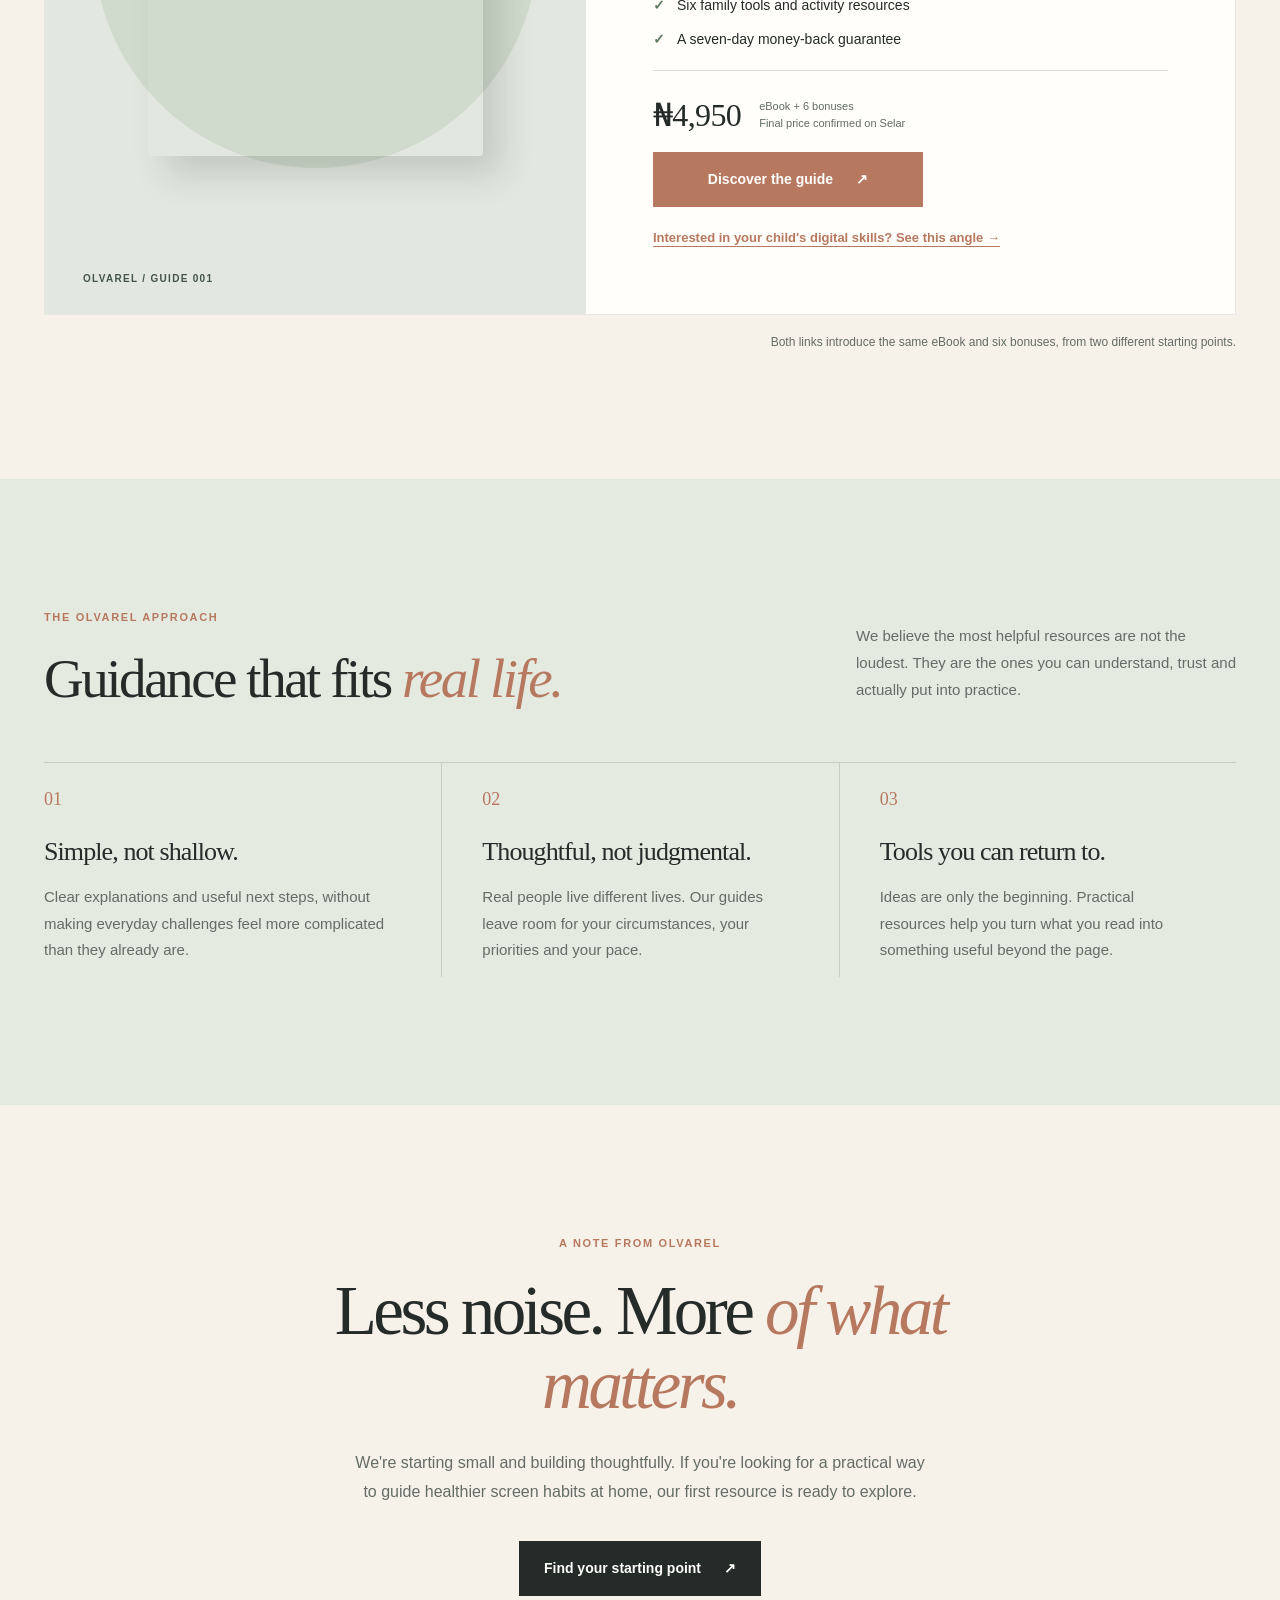
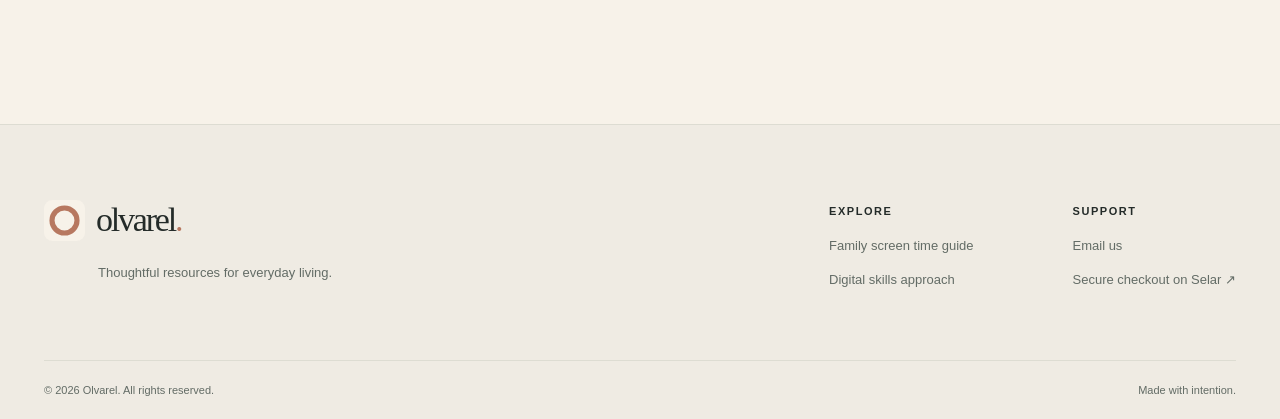
==== commit 929521ad: "Build Olvarel storefront and add SEO/social metadata across pages" ====
--- a/index.html
+++ b/index.html
@@ -1,24 +1,180 @@
-<!DOCTYPE html>
+<!doctype html>
 <html lang="en">
-  <head>
-    <meta charset="UTF-8">
-    <meta name="viewport" content="width=device-width, initial-scale=1">
-    <meta name="theme-color" content="#F7F3EB">
-    <meta name="robots" content="noindex, nofollow">
-    <meta name="description" content="Olvarel creates thoughtful digital guides and practical resources for everyday life.">
-    <title>Olvarel — Thoughtful Digital Resources</title>
-    <link rel="stylesheet" href="/home.css">
-  </head>
-  <body>
-    <main class="home">
-      <div class="home-mark" aria-label="Olvarel">OLVAREL<span>.</span></div>
-      <div class="home-content">
-        <span class="eyebrow">A NEW HOME FOR PRACTICAL IDEAS</span>
-        <h1>Thoughtful tools for <em>everyday life.</em></h1>
-        <p>We are putting the finishing touches on the Olvarel home. In the meantime, discover our first parenting guide.</p>
-        <a class="home-link" href="/screen-time">Explore “The Phone Is Not The Problem” <span aria-hidden="true">→</span></a>
+<head>
+  <meta charset="utf-8">
+  <meta name="viewport" content="width=device-width, initial-scale=1, viewport-fit=cover">
+  <meta name="theme-color" content="#F7F2E9">
+  <meta name="description" content="Olvarel creates thoughtful digital guides and practical resources for everyday living. Explore our first guide for healthier family screen-time habits.">
+  <title>Olvarel — Thoughtful Guides for Real Life</title>
+  <link rel="canonical" href="https://www.olvarel.store/">
+  <link rel="icon" type="image/svg+xml" href="/assets/olvarel-mark.svg">
+  <link rel="icon" type="image/png" sizes="32x32" href="/assets/olvarel-icon-32.png">
+  <link rel="apple-touch-icon" sizes="180x180" href="/assets/olvarel-icon-180.png">
+  <meta property="og:type" content="website">
+  <meta property="og:site_name" content="Olvarel">
+  <meta property="og:locale" content="en_NG">
+  <meta property="og:title" content="Olvarel — Thoughtful Guides for Real Life">
+  <meta property="og:description" content="Thoughtful digital guides and practical resources for everyday living. Less noise, more clarity.">
+  <meta property="og:url" content="https://www.olvarel.store/">
+  <meta property="og:image" content="https://www.olvarel.store/assets/olvarel-social.png">
+  <meta property="og:image:width" content="1200">
+  <meta property="og:image:height" content="630">
+  <meta property="og:image:alt" content="Olvarel — Thoughtful guides for real life">
+  <meta name="twitter:card" content="summary_large_image">
+  <meta name="twitter:title" content="Olvarel — Thoughtful Guides for Real Life">
+  <meta name="twitter:description" content="Thoughtful digital guides and practical resources for everyday living.">
+  <meta name="twitter:image" content="https://www.olvarel.store/assets/olvarel-social.png">
+  <link rel="stylesheet" href="/home.css">
+  <script type="application/ld+json">{"@context":"https://schema.org","@type":"Organization","name":"Olvarel","url":"https://www.olvarel.store/","description":"Thoughtful digital guides and practical resources for everyday living.","email":"bellomuhammedoladimeji@gmail.com"}</script>
+</head>
+<body>
+  <a class="skip-link" href="#main">Skip to content</a>
+  <header class="site-header">
+    <div class="shell header-inner">
+      <a class="brand" href="/" aria-label="Olvarel home">
+        <img src="/assets/olvarel-mark.svg" width="42" height="42" alt="">
+        <span>olvarel<span class="brand-stop">.</span></span>
+      </a>
+      <nav class="main-nav" aria-label="Primary navigation">
+        <a href="#collection">The collection</a>
+        <a href="#about">Our approach</a>
+        <a href="#support">Support</a>
+      </nav>
+      <a class="header-action" href="#collection">Explore guides <span aria-hidden="true">↗</span></a>
+    </div>
+  </header>
+
+  <main id="main">
+    <section class="hero shell" aria-labelledby="hero-title">
+      <div class="hero-copy">
+        <p class="eyebrow"><span class="eyebrow-rule"></span> DIGITAL GUIDES, THOUGHTFULLY MADE</p>
+        <h1 id="hero-title">A little more clarity for <em>everyday living.</em></h1>
+        <p class="hero-lede">Good advice should make life feel simpler. Olvarel creates practical digital guides and resources to help you make thoughtful decisions, one manageable step at a time.</p>
+        <div class="hero-actions">
+          <a class="button button-primary" href="#collection">Explore our first guide <span aria-hidden="true">↗</span></a>
+          <a class="text-link" href="#about">Get to know Olvarel <span aria-hidden="true">→</span></a>
+        </div>
+        <p class="hero-aside">Calm ideas. Useful tools. Real life.</p>
       </div>
-      <footer>© Olvarel. Made for real life.</footer>
-    </main>
-  </body>
+      <div class="hero-art" aria-hidden="true">
+        <div class="art-sun"></div>
+        <div class="art-window">
+          <span class="art-edition">OLVAREL <span>—</span> ISSUE 001</span>
+          <span class="art-large-o">O</span>
+          <span class="art-bottom"><span>Made for the everyday.</span><span class="art-star">✳</span></span>
+        </div>
+        <span class="art-side-note">THOUGHTFUL RESOURCES, ONE STEP AT A TIME</span>
+        <span class="art-bottom-note">Find what matters. Make room for more.</span>
+      </div>
+    </section>
+
+    <div class="values-strip" role="list" aria-label="What Olvarel offers">
+      <div class="shell values-inner">
+        <span role="listitem"><span aria-hidden="true">✳</span> Thoughtful by design</span>
+        <span role="listitem"><span aria-hidden="true">✳</span> Practical in everyday life</span>
+        <span role="listitem"><span aria-hidden="true">✳</span> Made to be used</span>
+      </div>
+    </div>
+
+    <section class="collection section-pad shell" id="collection" aria-labelledby="collection-title">
+      <div class="section-heading">
+        <div>
+          <p class="eyebrow">THE COLLECTION <span class="small-sup">01 / 01</span></p>
+          <h2 id="collection-title">Start with something <em>that matters.</em></h2>
+        </div>
+        <p>Our growing collection begins with a challenge many families recognise: finding a healthier relationship with screens.</p>
+      </div>
+
+      <article class="product-card">
+        <div class="product-visual">
+          <div class="product-circle" aria-hidden="true"></div>
+          <img src="https://www.image2url.com/r2/default/images/1793293915772-2cb8ccd2-7d13-43d6-b771-b61c2b4167ba.png" alt="Cover of The Phone Is Not The Problem parenting eBook" width="440" height="550" loading="lazy" decoding="async" referrerpolicy="no-referrer">
+          <span class="product-index">OLVAREL / GUIDE 001</span>
+        </div>
+        <div class="product-details">
+          <p class="product-kicker">FEATURED DIGITAL GUIDE <span class="kicker-dot"></span> PARENTING</p>
+          <h3>“The Phone Is Not The Problem”</h3>
+          <p class="product-subhead">It's How Your Child Uses It.</p>
+          <p class="product-description">Help your child move beyond endless scrolling towards healthier digital habits and useful skills—without sacrificing sleep, schoolwork or the time you spend together.</p>
+          <div class="inclusions" aria-label="What's included">
+            <div><span class="inclusion-symbol" aria-hidden="true">✓</span><span>A practical parenting eBook for ages 5–16</span></div>
+            <div><span class="inclusion-symbol" aria-hidden="true">✓</span><span>Six family tools and activity resources</span></div>
+            <div><span class="inclusion-symbol" aria-hidden="true">✓</span><span>A seven-day money-back guarantee</span></div>
+          </div>
+          <div class="price-area">
+            <span class="price">₦4,950</span>
+            <span class="price-label">eBook + 6 bonuses<br>Final price confirmed on Selar</span>
+          </div>
+          <a class="button button-primary product-button" href="/screen-time">Discover the guide <span aria-hidden="true">↗</span></a>
+          <a class="product-secondary" href="/screen-time-skills">Interested in your child's digital skills? See this angle <span aria-hidden="true">→</span></a>
+        </div>
+      </article>
+      <p class="collection-note">Both links introduce the same eBook and six bonuses, from two different starting points.</p>
+    </section>
+
+    <section class="approach-section section-pad" id="about" aria-labelledby="approach-title">
+      <div class="shell">
+        <div class="approach-header">
+          <div>
+            <p class="eyebrow">THE OLVAREL APPROACH</p>
+            <h2 id="approach-title">Guidance that fits <em>real life.</em></h2>
+          </div>
+          <p>We believe the most helpful resources are not the loudest. They are the ones you can understand, trust and actually put into practice.</p>
+        </div>
+        <div class="approach-grid">
+          <article>
+            <span class="approach-number">01</span>
+            <h3>Simple, not shallow.</h3>
+            <p>Clear explanations and useful next steps, without making everyday challenges feel more complicated than they already are.</p>
+          </article>
+          <article>
+            <span class="approach-number">02</span>
+            <h3>Thoughtful, not judgmental.</h3>
+            <p>Real people live different lives. Our guides leave room for your circumstances, your priorities and your pace.</p>
+          </article>
+          <article>
+            <span class="approach-number">03</span>
+            <h3>Tools you can return to.</h3>
+            <p>Ideas are only the beginning. Practical resources help you turn what you read into something useful beyond the page.</p>
+          </article>
+        </div>
+      </div>
+    </section>
+
+    <section class="closing shell section-pad" aria-labelledby="closing-title">
+      <p class="eyebrow">A NOTE FROM OLVAREL</p>
+      <h2 id="closing-title">Less noise. More <em>of what matters.</em></h2>
+      <p>We're starting small and building thoughtfully. If you're looking for a practical way to guide healthier screen habits at home, our first resource is ready to explore.</p>
+      <a class="button button-dark" href="/screen-time">Find your starting point <span aria-hidden="true">↗</span></a>
+    </section>
+  </main>
+
+  <footer class="site-footer" id="support">
+    <div class="shell footer-main">
+      <div>
+        <a class="brand footer-brand" href="/" aria-label="Olvarel home">
+          <img src="/assets/olvarel-mark.svg" width="42" height="42" alt="">
+          <span>olvarel<span class="brand-stop">.</span></span>
+        </a>
+        <p>Thoughtful resources for everyday living.</p>
+      </div>
+      <div class="footer-links">
+        <div>
+          <h3>Explore</h3>
+          <a href="/screen-time">Family screen time guide</a>
+          <a href="/screen-time-skills">Digital skills approach</a>
+        </div>
+        <div>
+          <h3>Support</h3>
+          <a href="mailto:bellomuhammedoladimeji@gmail.com">Email us</a>
+          <a href="https://selar.com/3j768222s7" rel="noopener noreferrer" target="_blank">Secure checkout on Selar <span aria-hidden="true">↗</span></a>
+        </div>
+      </div>
+    </div>
+    <div class="shell footer-bottom">
+      <small>© 2026 Olvarel. All rights reserved.</small>
+      <small>Made with intention.</small>
+    </div>
+  </footer>
+</body>
 </html>
--- a/home.css
+++ b/home.css
@@ -1,91 +1,222 @@
 :root {
   color-scheme: light;
-  font-family: Arial, Helvetica, sans-serif;
-  background: #F7F3EB;
-  color: #22211F;
+  --ink: #242B29;
+  --ivory: #F7F2E9;
+  --terracotta: #B77860;
+  --sage: #9FAB9A;
+  --white: #FFFEFA;
+  --muted: #636C66;
+  --line: #DDDCD2;
+  --warm: #E9D8CD;
+  --sage-light: #E5EAE1;
+  font-family: -apple-system, BlinkMacSystemFont, "Segoe UI", Arial, sans-serif;
+  background: var(--ivory);
+  color: var(--ink);
 }
 
 * { box-sizing: border-box; }
-
-html, body {
-  margin: 0;
-  min-height: 100%;
-}
-
-body { min-height: 100vh; }
-
-.home {
-  display: flex;
-  flex-direction: column;
-  min-height: 100vh;
-  max-width: 1120px;
-  padding: clamp(28px, 5vw, 60px);
-  margin: 0 auto;
-}
-
-.home-mark {
-  align-self: flex-start;
-  font-size: 18px;
-  font-weight: 800;
-  letter-spacing: .18em;
-}
-
-.home-mark span { color: #C94D36; }
-
-.home-content {
-  width: min(100%, 760px);
-  margin: auto 0;
-  padding: 90px 0;
-}
-
-.eyebrow {
-  display: inline-block;
-  margin-bottom: 24px;
-  color: #667C55;
-  font-size: 12px;
+html { scroll-behavior: smooth; scroll-padding-top: 105px; }
+body { margin: 0; min-width: 320px; overflow-x: clip; }
+img { display: block; max-width: 100%; }
+a { color: inherit; }
+button, a { -webkit-tap-highlight-color: transparent; }
+a:focus-visible { outline: 3px solid var(--terracotta); outline-offset: 4px; }
+::selection { background: var(--warm); color: var(--ink); }
+.shell { width: min(100% - 64px, 1192px); margin-inline: auto; }
+.skip-link { position: absolute; top: -100px; left: 12px; z-index: 999; padding: 12px; background: var(--ink); color: var(--white); }
+.skip-link:focus { top: 12px; }
+
+.site-header {
+  position: sticky;
+  z-index: 40;
+  top: 0;
+  background: rgba(247, 242, 233, .94);
+  backdrop-filter: blur(16px);
+  -webkit-backdrop-filter: blur(16px);
+  border-bottom: 1px solid rgba(36, 43, 41, .08);
+}
+.header-inner { min-height: 92px; display: flex; align-items: center; gap: 36px; }
+.brand { display: inline-flex; align-items: center; gap: 11px; text-decoration: none; flex-shrink: 0; }
+.brand img { width: 41px; height: 41px; }
+.brand > span { color: var(--ink); font-family: Georgia, "Times New Roman", serif; font-size: 31px; letter-spacing: -.065em; line-height: 1; font-weight: 500; }
+.brand-stop { color: var(--terracotta); }
+.main-nav { display: flex; align-items: center; justify-content: center; margin-left: auto; gap: clamp(18px, 2.3vw, 34px); }
+.main-nav a { color: var(--muted); font-size: 13px; font-weight: 600; text-decoration: none; transition: color .2s ease; white-space: nowrap; }
+.main-nav a:hover { color: var(--terracotta); }
+.header-action {
+  display: inline-flex;
+  align-items: center;
+  gap: 14px;
+  padding: 11px 17px;
+  border: 1px solid var(--ink);
+  color: var(--ink);
+  font-size: 13px;
   font-weight: 700;
-  letter-spacing: .12em;
-}
-
-h1 {
-  margin: 0 0 24px;
-  max-width: 760px;
-  font: 400 clamp(43px, 7vw, 88px)/1.1 Georgia, "Times New Roman", serif;
-  letter-spacing: -.035em;
-}
-
-h1 em {
-  color: #C94D36;
-  font-weight: 400;
-}
-
-p {
-  max-width: 580px;
-  margin: 0 0 30px;
-  color: #55524D;
-  font-size: clamp(17px, 2.2vw, 20px);
-  line-height: 1.65;
-}
-
-.home-link {
-  display: inline-block;
-  padding: 14px 0;
-  color: #22211F;
-  font-size: 16px;
-  font-weight: 700;
-  text-decoration-color: #C94D36;
-  text-decoration-thickness: 2px;
-  text-underline-offset: 7px;
-}
-
-.home-link span { color: #C94D36; }
-
-.home-link:focus-visible {
-  outline: 3px solid #C94D36;
-  outline-offset: 4px;
-}
-
-footer {
-  color: #667C55;
-  font-size: 13px;
-}
+  text-decoration: none;
+  white-space: nowrap;
+  transition: background .2s, color .2s;
+}
+.header-action:hover { background: var(--ink); color: var(--white); }
+
+.hero { min-height: 650px; display: grid; grid-template-columns: minmax(0,1.08fr) minmax(0,.92fr); align-items: center; column-gap: clamp(40px, 6vw, 100px); padding-block: 80px 94px; }
+.hero-copy { position: relative; z-index: 2; }
+.eyebrow { display: inline-flex; align-items: center; gap: 13px; color: var(--terracotta); text-transform: uppercase; font-size: 11px; font-weight: 800; letter-spacing: .15em; line-height: 1.5; margin: 0 0 22px; }
+.eyebrow-rule { width: 25px; height: 1px; background: var(--terracotta); }
+.hero h1, h2, .product-card h3, .closing h2 { font-family: Georgia, "Times New Roman", serif; font-weight: 400; letter-spacing: -.052em; }
+.hero h1 { font-size: clamp(52px, 5.3vw, 80px); line-height: 1.04; margin: 0 0 28px; max-width: 670px; }
+.hero h1 em, .section-heading h2 em, .approach-header h2 em, .closing h2 em { font-style: italic; font-weight: 400; color: var(--terracotta); }
+.hero-lede { font-size: clamp(16px, 1.35vw, 18px); line-height: 1.8; color: var(--muted); max-width: 550px; margin: 0 0 36px; }
+.hero-actions { display: flex; align-items: center; flex-wrap: wrap; gap: 28px; }
+.button { display: inline-flex; justify-content: center; align-items: center; gap: 23px; min-height: 55px; padding: 15px 25px; text-decoration: none; font-size: 14px; font-weight: 700; transition: transform .2s ease, background .2s ease; }
+.button:hover { transform: translateY(-2px); }
+.button-primary { color: var(--white); background: var(--terracotta); }
+.button-primary:hover { background: #A76650; }
+.button-dark { color: var(--white); background: var(--ink); }
+.button-dark:hover { background: #3E4B46; }
+.text-link { text-decoration: none; padding-bottom: 5px; border-bottom: 1px solid var(--terracotta); font-weight: 700; font-size: 13px; white-space: nowrap; }
+.text-link span { color: var(--terracotta); }
+.hero-aside { margin: 43px 0 0; color: #7C837E; font-size: 12px; letter-spacing: .065em; }
+
+.hero-art { position: relative; height: min(550px, 44vw); min-height: 470px; isolation: isolate; display: grid; place-items: center; }
+.art-sun { position: absolute; inset: 4% 10% 4% 4%; border-radius: 50%; background: linear-gradient(145deg, var(--warm), #E9DED2); z-index: -2; }
+.art-window { position: absolute; width: 67%; aspect-ratio: .76; max-height: 92%; top: 2%; right: 18%; padding: 27px; background: var(--sage-light); box-shadow: 21px 24px 0 rgba(36,43,41,.075); display: flex; flex-direction: column; align-items: center; justify-content: space-between; }
+.art-edition { align-self: stretch; font-size: 9px; font-weight: 800; letter-spacing: .17em; color: var(--muted); display: flex; justify-content: space-between; }
+.art-edition span { color: var(--terracotta); }
+.art-large-o { font-family: Georgia,"Times New Roman",serif; color: var(--terracotta); font-size: clamp(220px, 24vw, 305px); font-weight: 400; letter-spacing: -.09em; line-height: .9; transform: translateX(-9px); }
+.art-bottom { width: 100%; display: flex; align-items: end; justify-content: space-between; gap: 8px; border-top: 1px solid rgba(36,43,41,.18); padding-top: 14px; font-family: Georgia,serif; font-style: italic; font-size: clamp(12px, 1.25vw, 17px); }
+.art-star { font-size: 30px; color: var(--terracotta); font-style: normal; line-height: 1; }
+.art-side-note { position: absolute; transform: rotate(-90deg); right: -18%; top: 42%; font-size: 9px; color: var(--muted); letter-spacing: .18em; white-space: nowrap; }
+.art-bottom-note { position: absolute; left: 0; bottom: 2%; font-family: Georgia,serif; font-style: italic; font-size: clamp(13px,1.4vw,17px); color: var(--ink); background: var(--ivory); padding: 13px 24px; box-shadow: 0 8px 20px rgba(36,43,41,.04); }
+
+.values-strip { border-top: 1px solid var(--line); border-bottom: 1px solid var(--line); }
+.values-inner { display: flex; align-items: center; justify-content: space-between; gap: 20px; padding-block: 26px; }
+.values-inner > span { font-size: 12px; font-weight: 700; color: var(--muted); letter-spacing: .03em; }
+.values-inner > span span { font-size: 18px; color: var(--terracotta); margin-right: 12px; vertical-align: middle; }
+
+.section-pad { padding-block: clamp(88px, 10vw, 144px); }
+.section-heading, .approach-header { display: flex; align-items: end; justify-content: space-between; gap: 65px; margin-bottom: 54px; }
+.section-heading > div, .approach-header > div { flex: 1.3; }
+.section-heading > p, .approach-header > p { flex: .7; max-width: 380px; margin: 0 0 7px; color: var(--muted); font-size: 15px; line-height: 1.8; }
+.small-sup { color: var(--sage); margin-left: 13px; }
+.section-heading h2, .approach-header h2 { font-size: clamp(40px, 4.3vw, 58px); line-height: 1.13; letter-spacing: -.045em; margin: 0; }
+
+.product-card { display: grid; grid-template-columns: minmax(0,.91fr) minmax(0,1.09fr); background: var(--white); border: 1px solid rgba(36,43,41,.11); overflow: hidden; }
+.product-visual { position: relative; min-height: 650px; padding: 48px; background: #E2E8DF; display: grid; place-items: center; overflow: hidden; isolation: isolate; }
+.product-circle { position: absolute; width: 82%; aspect-ratio: 1; border-radius: 50%; background: #D0DBCD; z-index: -1; }
+.product-visual img { width: min(100%, 335px); max-height: 485px; height: auto; object-fit: contain; border-radius: 4px; box-shadow: 18px 19px 34px rgba(36,43,41,.16); }
+.product-index { position: absolute; left: 38px; bottom: 30px; font-size: 10px; font-weight: 700; letter-spacing: .13em; color: #43544C; }
+.product-details { padding: clamp(42px,5.2vw,75px); display: flex; flex-direction: column; align-items: flex-start; }
+.product-kicker { font-size: 10px; font-weight: 800; letter-spacing: .12em; color: var(--terracotta); margin: 0 0 28px; }
+.kicker-dot { width: 4px; height: 4px; display: inline-block; margin: 0 8px 3px; border-radius: 50%; background: var(--sage); }
+.product-card h3 { font-size: clamp(34px,3.2vw,46px); line-height: 1.1; margin: 0 0 11px; max-width: 460px; }
+.product-subhead { color: var(--terracotta); font-family: Georgia,serif; font-size: 20px; margin: 0 0 21px; }
+.product-description { max-width: 465px; font-size: 15px; line-height: 1.85; color: var(--muted); margin: 0 0 27px; }
+.inclusions { border-block: 1px solid var(--line); padding: 20px 0; width: 100%; display: grid; gap: 13px; }
+.inclusions > div { display: flex; align-items: flex-start; gap: 12px; font-size: 14px; line-height: 1.5; color: var(--ink); }
+.inclusion-symbol { color: #607D64; font-weight: 800; }
+.price-area { margin: 25px 0 18px; display: flex; align-items: center; gap: 18px; }
+.price { font-family: Georgia,serif; font-size: 32px; letter-spacing: -.02em; white-space: nowrap; }
+.price-label { color: var(--muted); font-size: 11px; line-height: 1.55; }
+.product-button { min-width: min(100%, 270px); }
+.product-secondary { margin-top: 21px; font-size: 13px; font-weight: 650; line-height: 1.55; color: var(--terracotta); text-underline-offset: 4px; }
+.collection-note { margin: 18px 0 0; color: var(--muted); font-size: 12px; text-align: right; line-height: 1.5; }
+
+.approach-section { background: var(--sage-light); }
+.approach-header { margin-bottom: 52px; }
+.approach-grid { display: grid; grid-template-columns: repeat(3,minmax(0,1fr)); gap: 0; }
+.approach-grid article { padding: 26px 40px 14px 0; border-top: 1px solid #C4D0C4; }
+.approach-grid article + article { padding-left: 40px; border-left: 1px solid #C4D0C4; }
+.approach-number { color: var(--terracotta); font-family: Georgia,serif; font-size: 18px; }
+.approach-grid h3 { font-family: Georgia,serif; font-weight: 400; letter-spacing: -.035em; font-size: 26px; margin: 26px 0 16px; line-height: 1.25; }
+.approach-grid p { margin: 0; color: var(--muted); font-size: 15px; line-height: 1.75; }
+
+.closing { text-align: center; max-width: 820px; }
+.closing h2 { font-size: clamp(43px,5.4vw,75px); margin: 0 auto 26px; line-height: 1.08; }
+.closing > p:not(.eyebrow) { max-width: 585px; margin: 0 auto 34px; line-height: 1.8; font-size: 16px; color: var(--muted); }
+.closing .button { margin-inline: auto; }
+
+.site-footer { border-top: 1px solid var(--line); background: #EFEBE3; }
+.footer-main { display: flex; justify-content: space-between; gap: 100px; padding-block: 75px 55px; }
+.footer-brand > span { font-size: 34px; }
+.footer-main > div:first-child > p { margin: 20px 0 0 54px; color: var(--muted); font-size: 13px; }
+.footer-links { display: grid; grid-template-columns: repeat(2,minmax(0,1fr)); gap: 80px; }
+.footer-links h3 { margin: 5px 0 19px; font-size: 11px; font-weight: 800; text-transform: uppercase; letter-spacing: .14em; }
+.footer-links a { display: block; margin: 0 0 14px; color: var(--muted); font-size: 13px; line-height: 1.6; text-decoration: none; }
+.footer-links a:hover { color: var(--terracotta); }
+.footer-bottom { display: flex; justify-content: space-between; gap: 20px; border-top: 1px solid var(--line); padding-block: 23px; }
+.footer-bottom small { color: var(--muted); font-size: 11px; }
+
+@media (max-width: 1050px) {
+  .shell { width: min(100% - 48px, 1192px); }
+  .header-inner { gap: 20px; }
+  .hero { grid-template-columns: 1.05fr .95fr; gap: 20px; }
+  .hero h1 { font-size: clamp(48px,5.5vw,65px); }
+  .hero-art { min-height: 400px; }
+  .art-large-o { font-size: 21vw; }
+  .product-visual { min-height: 575px; padding: 30px; }
+  .product-details { padding: 38px; }
+  .footer-links { gap: 35px; }
+}
+
+@media (max-width: 760px) {
+  .shell { width: min(100% - 36px, 600px); }
+  .site-header { position: static; }
+  .header-inner { min-height: 80px; gap: 14px; justify-content: space-between; }
+  .brand img { width: 37px; height: 37px; }
+  .brand > span { font-size: 28px; }
+  .main-nav { display: none; }
+  .header-action { font-size: 12px; padding: 10px 12px; }
+  .hero { grid-template-columns: 1fr; padding-block: 67px 90px; min-height: 0; gap: 54px; }
+  .hero h1 { font-size: clamp(46px,10vw,69px); max-width: 590px; }
+  .hero-lede { max-width: 530px; font-size: 17px; }
+  .hero-art { width: min(100%, 470px); height: 470px; min-height: 0; margin-inline: auto; }
+  .art-large-o { font-size: 250px; }
+  .art-bottom-note { left: 2%; }
+  .art-side-note { display: none; }
+  .values-inner { flex-direction: column; align-items: flex-start; gap: 16px; }
+  .section-pad { padding-block: 80px; }
+  .section-heading, .approach-header { flex-direction: column; gap: 20px; align-items: flex-start; margin-bottom: 36px; }
+  .section-heading > p, .approach-header > p { max-width: 540px; }
+  .product-card { grid-template-columns: 1fr; }
+  .product-visual { min-height: 480px; padding: 38px; }
+  .product-visual img { max-height: 390px; }
+  .product-details { padding: 42px 32px 48px; }
+  .product-card h3 { font-size: 41px; }
+  .approach-grid { grid-template-columns: 1fr; }
+  .approach-grid article { padding: 26px 0 30px; border-left: 0; }
+  .approach-grid article + article { border-left: 0; padding-left: 0; }
+  .approach-grid h3 { margin-top: 10px; }
+  .footer-main { flex-direction: column; gap: 46px; padding-block: 58px 30px; }
+  .footer-main > div:first-child > p { margin-left: 0; }
+  .footer-links { gap: 35px; }
+}
+
+@media (max-width: 410px) {
+  .shell { width: min(100% - 32px, 600px); }
+  .brand { gap: 6px; }
+  .brand img { width: 33px; height: 33px; }
+  .brand > span { font-size: 26px; }
+  .header-action { font-size: 11px; padding: 9px 10px; gap: 7px; }
+  .hero { padding-top: 52px; }
+  .hero h1 { font-size: 43px; }
+  .hero-actions { align-items: flex-start; flex-direction: column; gap: 23px; }
+  .hero-art { height: 345px; }
+  .art-window { width: 65%; padding: 17px; }
+  .art-large-o { font-size: 165px; }
+  .art-bottom { font-size: 11px; }
+  .art-sun { inset: 3% 10% 7% 4%; }
+  .art-bottom-note { font-size: 12px; padding: 9px 13px; }
+  .product-visual { min-height: 395px; }
+  .product-visual img { max-height: 325px; }
+  .product-details { padding: 33px 22px 38px; }
+  .product-card h3 { font-size: 36px; }
+  .price-area { flex-wrap: wrap; gap: 8px 16px; }
+  .product-button { width: 100%; }
+  .footer-links { grid-template-columns: 1fr; gap: 22px; }
+  .footer-bottom { flex-direction: column; gap: 5px; }
+}
+
+@media (prefers-reduced-motion: reduce) {
+  html { scroll-behavior: auto; }
+  .button, .header-action { transition: none; }
+}
